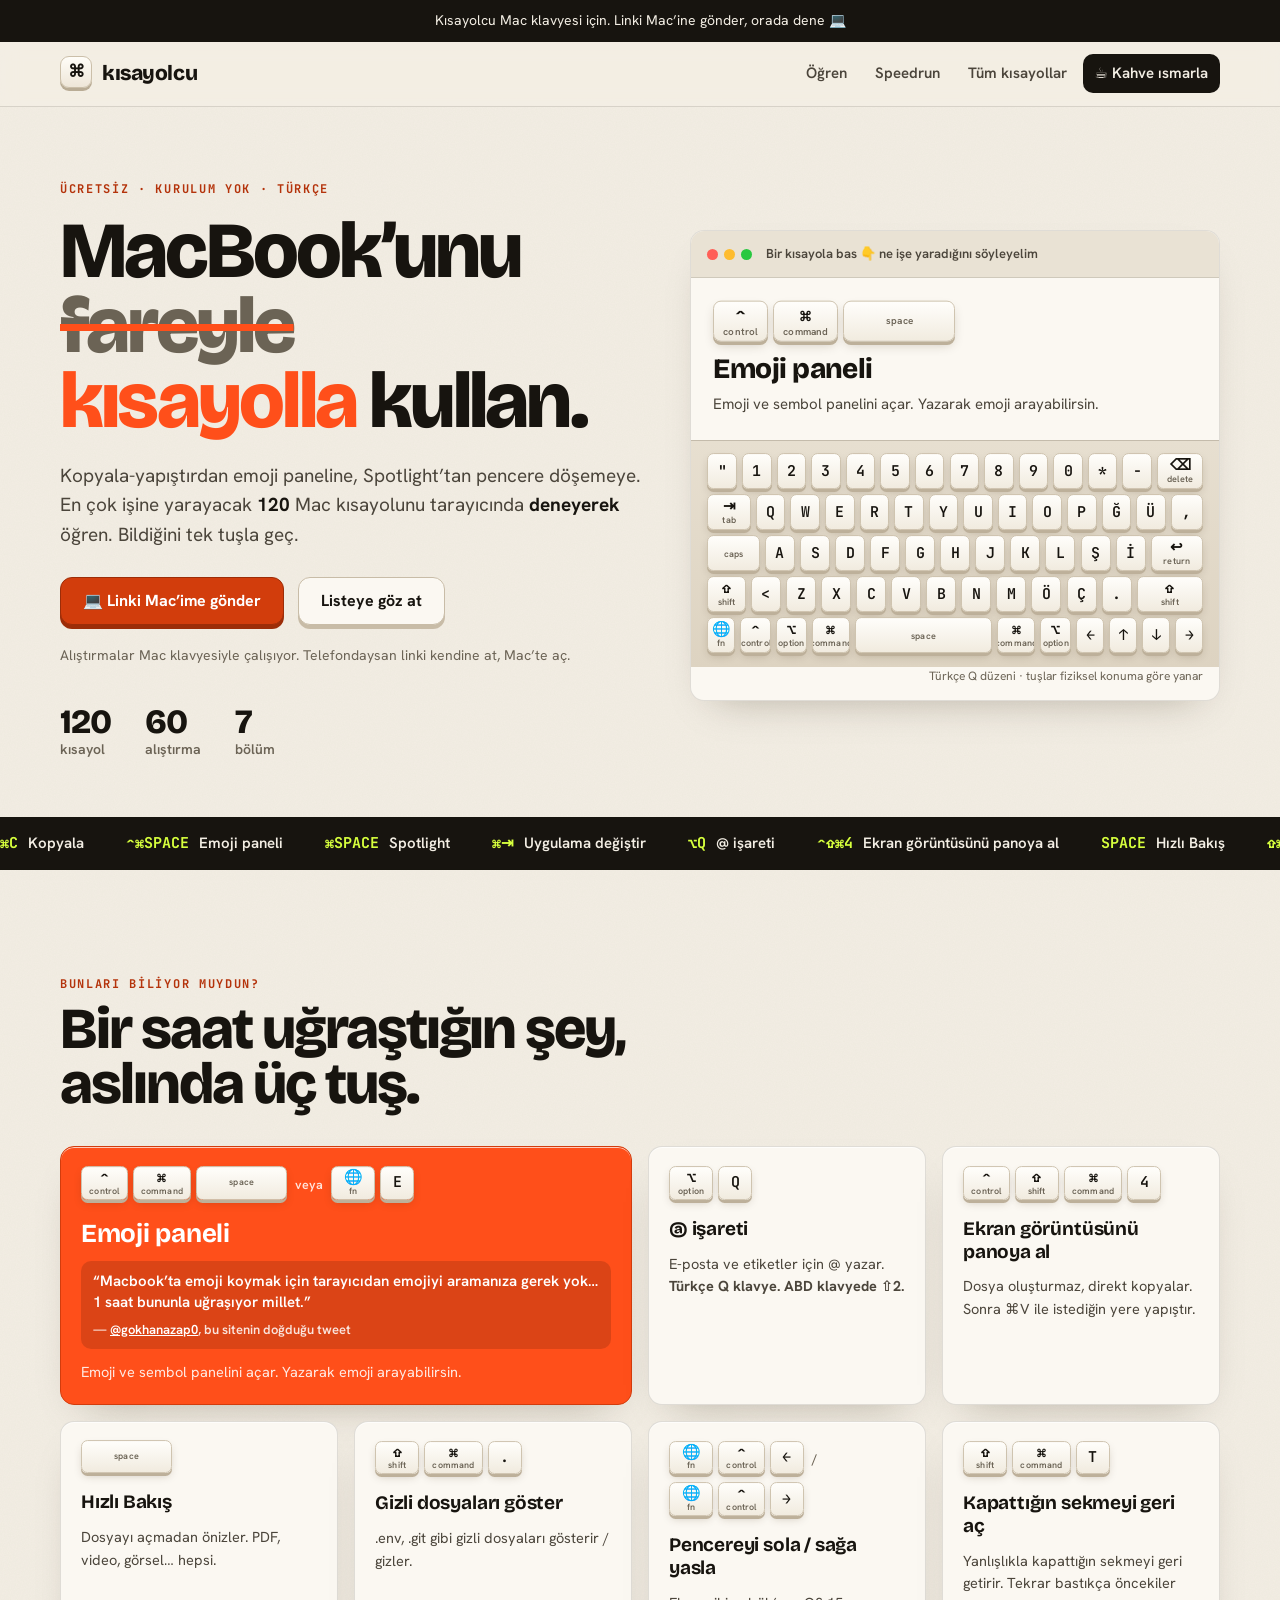
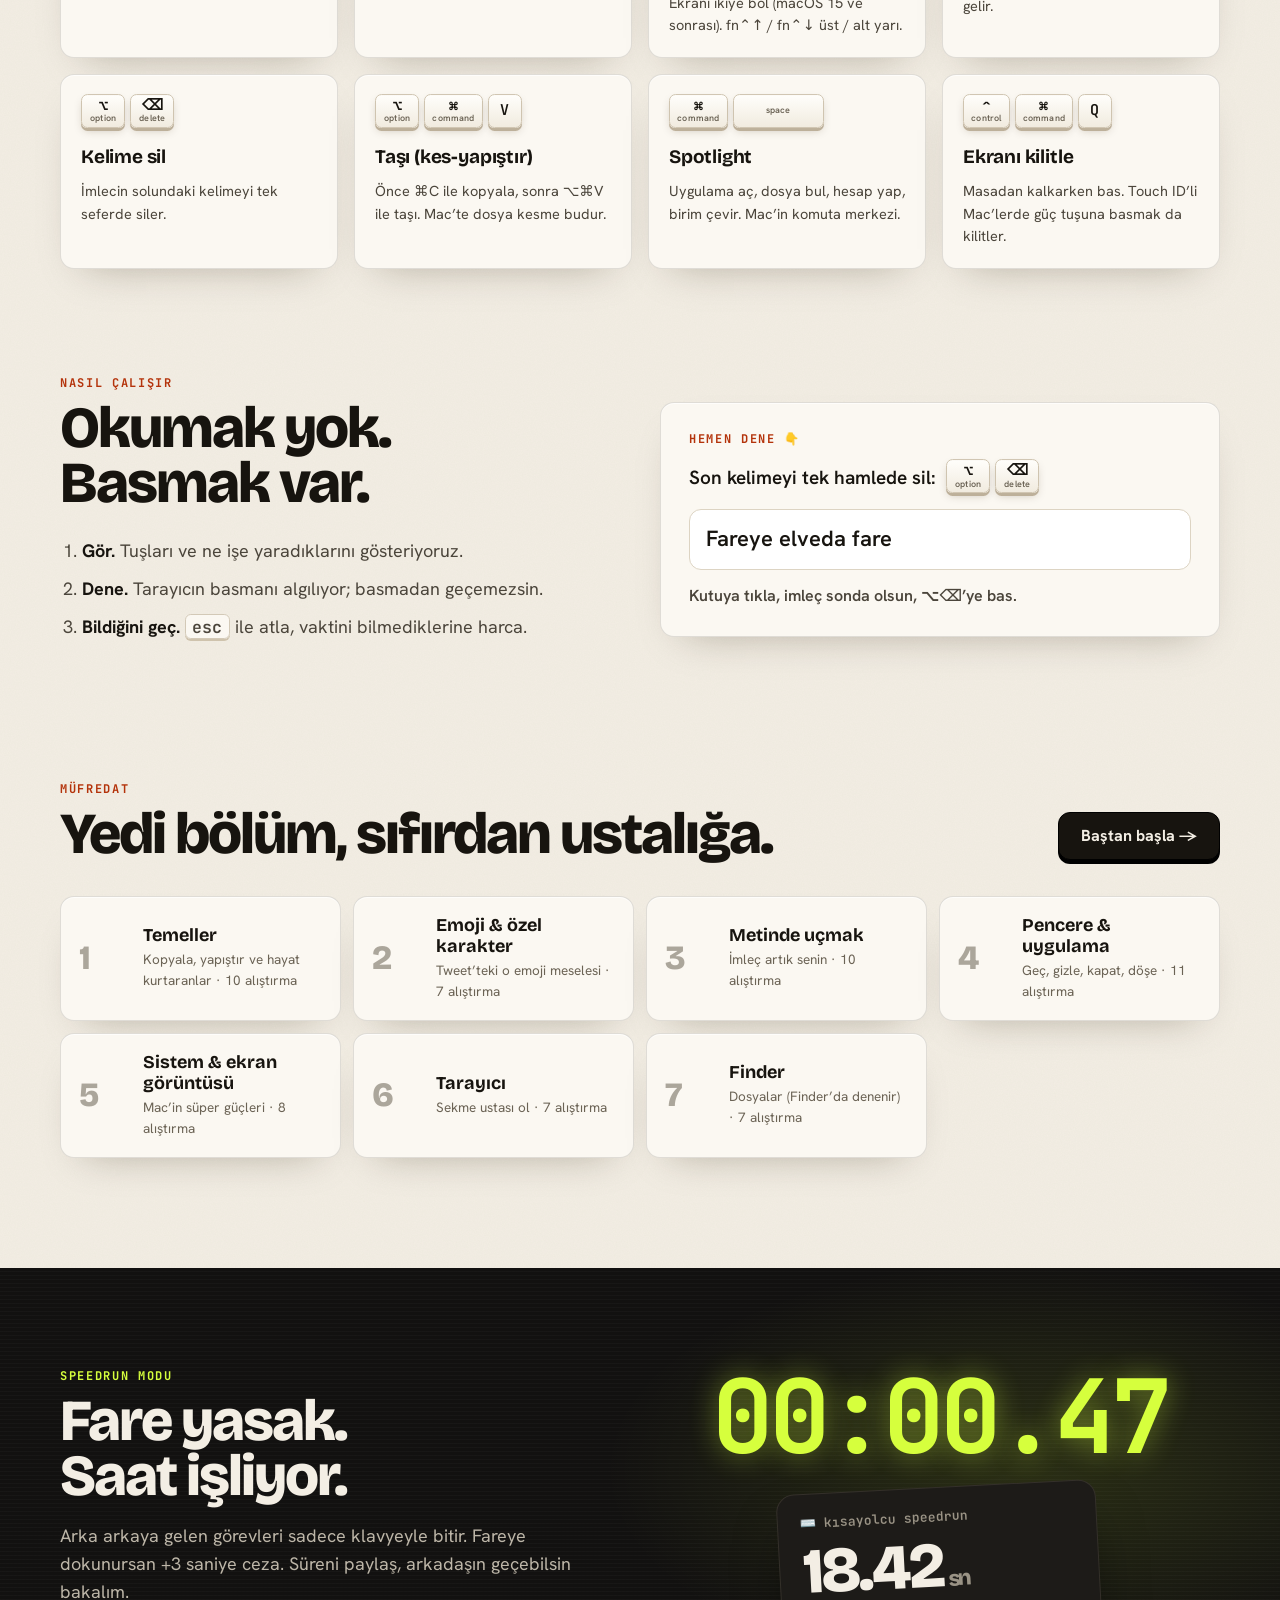
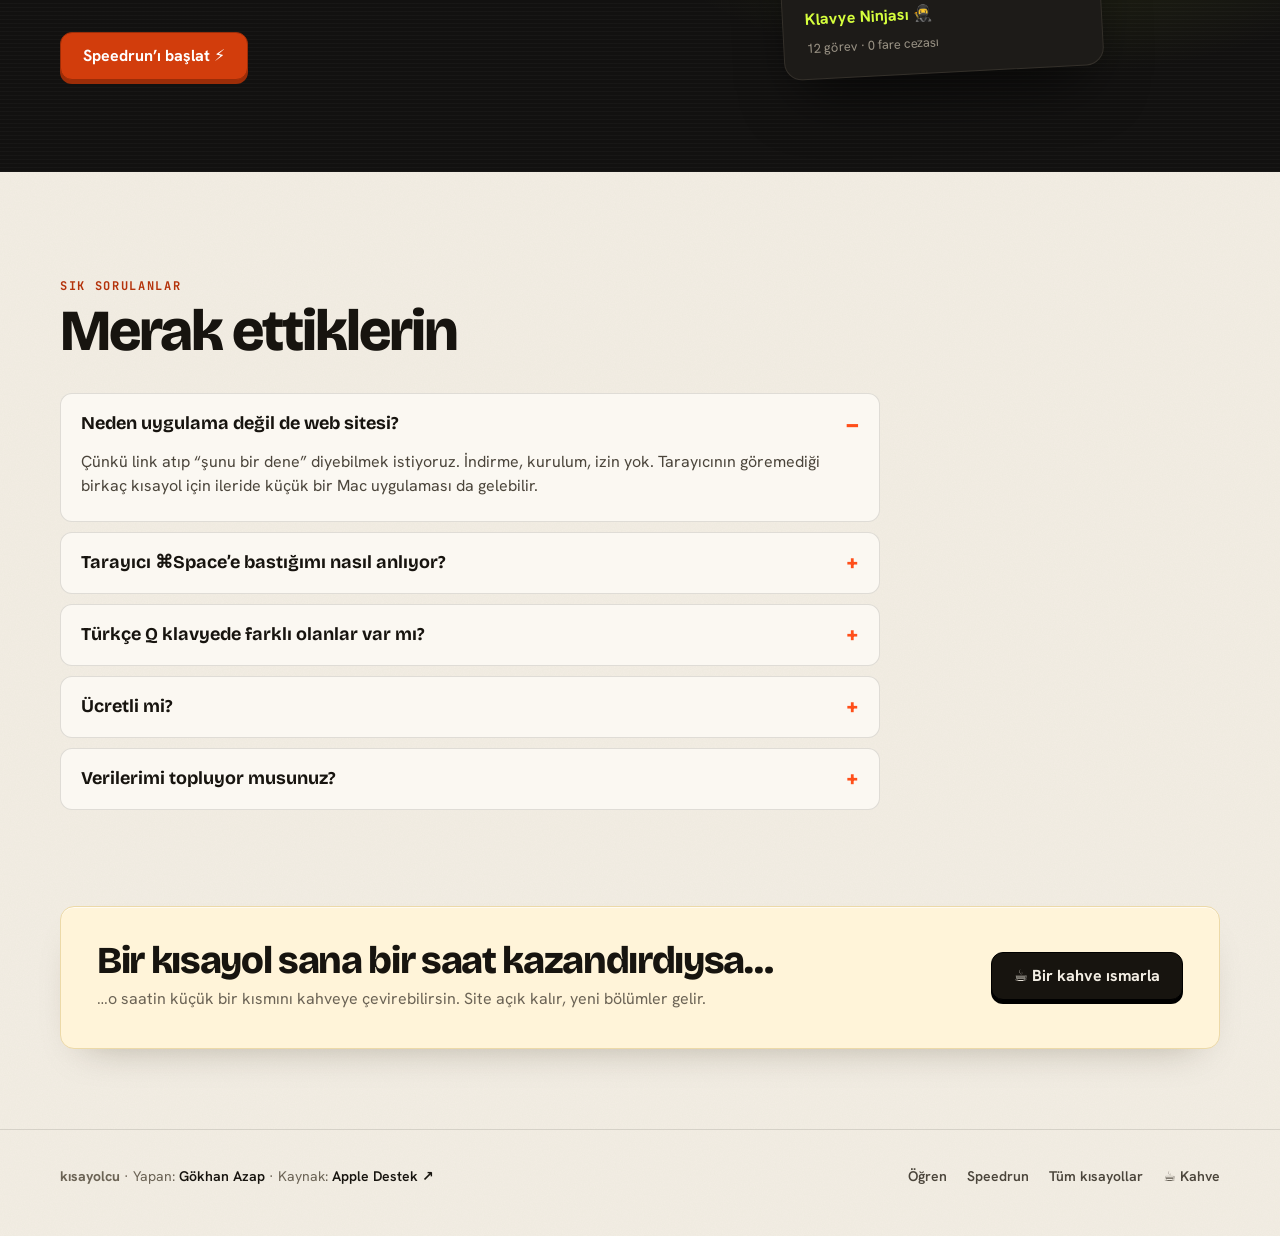
==== index.html @ e65701e6 "Kısayolcu: Mac kısayollarını basarak öğreten site + speedrun Co-Authored-By: Claude Opus 5.5 <norepl" ====
<!doctype html>
<html lang="tr">
<head>
<meta charset="utf-8">
<meta name="viewport" content="width=device-width, initial-scale=1">
<title>Kısayolcu – Mac Klavye Kısayollarını Basarak Öğren</title>
<meta name="description" content="Mac kısayollarını okuyarak değil, basarak öğren: @ işareti, emoji, ekran görüntüsü ve 120 kısayol. Sonra klavyeyle speedrun yap, süreni paylaş. Ücretsiz.">
<link rel="canonical" href="https://kisayolcu.gokhanazap.com/">
<meta property="og:type" content="website">
<meta property="og:locale" content="tr_TR">
<meta property="og:site_name" content="Kısayolcu">
<meta property="og:url" content="https://kisayolcu.gokhanazap.com/">
<meta property="og:title" content="Kısayolcu – Mac Klavye Kısayollarını Basarak Öğren">
<meta property="og:description" content="Mac kısayollarını okuyarak değil, basarak öğren: @ işareti, emoji, ekran görüntüsü ve 120 kısayol. Sonra klavyeyle speedrun yap, süreni paylaş. Ücretsiz.">
<meta property="og:image" content="https://kisayolcu.gokhanazap.com/assets/og.png">
<meta property="og:image:width" content="1200">
<meta property="og:image:height" content="630">
<meta name="twitter:card" content="summary_large_image">
<meta name="twitter:creator" content="@gokhanazap0">
<meta name="twitter:title" content="Kısayolcu – Mac Klavye Kısayollarını Basarak Öğren">
<meta name="twitter:description" content="Mac kısayollarını okuyarak değil, basarak öğren: @ işareti, emoji, ekran görüntüsü ve 120 kısayol. Sonra klavyeyle speedrun yap, süreni paylaş. Ücretsiz.">
<meta name="twitter:image" content="https://kisayolcu.gokhanazap.com/assets/og.png">
<meta name="theme-color" content="#f3eee4">
<link rel="icon" href="favicon.svg" type="image/svg+xml">
<link rel="icon" href="favicon.png" sizes="32x32" type="image/png">
<link rel="apple-touch-icon" href="assets/apple-touch-icon.png">
<link rel="preconnect" href="https://fonts.googleapis.com">
<link rel="preconnect" href="https://fonts.gstatic.com" crossorigin>
<link href="https://fonts.googleapis.com/css2?family=Bricolage+Grotesque:opsz,wght@12..96,700;12..96,800&family=Hanken+Grotesk:wght@400;500;600;700&family=JetBrains+Mono:wght@600;700&display=swap" rel="stylesheet">
<link rel="stylesheet" href="assets/style.css">
<link rel="stylesheet" href="assets/landing.css">
<script type="application/ld+json">
{"@context":"https://schema.org","@type":"WebApplication","name":"Kısayolcu","url":"https://kisayolcu.gokhanazap.com/","inLanguage":"tr","applicationCategory":"EducationalApplication","operatingSystem":"macOS","description":"Mac klavye kısayollarını tarayıcıda basarak öğreten ücretsiz site ve klavye speedrun oyunu.","offers":{"@type":"Offer","price":"0","priceCurrency":"TRY"},"author":{"@type":"Person","name":"Gökhan Azap","url":"https://gokhanazap.com"}}
</script>
</head>
<body>

<header class="nav">
  <div class="wrap">
    <a class="logo" href="index.html"><span class="logo-mark">⌘</span>kısayolcu</a>
    <nav class="nav-links">
      <a href="ogren.html" class="keep">Öğren</a>
      <a href="speedrun.html" class="keep">Speedrun</a>
      <a href="kisayollar.html">Tüm kısayollar</a>
      <a href="#" data-coffee class="coffee" aria-label="Kahve ısmarla">☕<span class="cl"> Kahve ısmarla</span></a>
    </nav>
  </div>
</header>

<main>
  <!-- HERO -->
  <section class="hero wrap">
    <div class="hero-copy">
      <p class="eyebrow reveal" style="--d:0">Ücretsiz · Kurulum yok · Türkçe</p>
      <h1 class="h-display hero-title reveal" style="--d:1">
        MacBook’unu <s>fareyle</s> <em>kısayolla</em> kullan.
      </h1>
      <p class="hero-sub reveal" style="--d:2">
        Kopyala-yapıştırdan emoji paneline, Spotlight’tan pencere döşemeye. En çok işine yarayacak
        <b data-count="shortcuts">120</b> Mac kısayolunu tarayıcında <b>deneyerek</b> öğren. Bildiğini tek tuşla geç.
      </p>
      <div class="hero-cta reveal" style="--d:3" id="heroCta">
        <a class="btn btn-primary" href="ogren.html">Öğrenmeye başla <kbd class="kc kc-mod"><span class="kc-s">↩</span></kbd></a>
        <a class="btn" href="speedrun.html">⚡ Speedrun’a meydan oku</a>
      </div>
      <ul class="hero-stats reveal" style="--d:4">
        <li><b data-count="shortcuts">0</b><span>kısayol</span></li>
        <li><b data-count="lessons">0</b><span>alıştırma</span></li>
        <li><b data-count="chapters">0</b><span>bölüm</span></li>
      </ul>
    </div>

    <div class="playground card reveal" style="--d:2">
      <div class="pg-head">
        <span class="dots"><i></i><i></i><i></i></span>
        <span class="pg-title">Bir kısayola bas 👇 ne işe yaradığını söyleyelim</span>
      </div>
      <div class="readout" id="readout" aria-live="off">
        <div class="ro-keys" id="roKeys"></div>
        <div class="ro-name" id="roName">…</div>
        <div class="ro-desc" id="roDesc"></div>
      </div>
      <div class="kb" id="kb" aria-hidden="true"></div>
      <p class="pg-foot">Türkçe Q düzeni · tuşlar fiziksel konuma göre yanar</p>
    </div>
  </section>

  <!-- MARQUEE -->
  <div class="ticker" aria-hidden="true"><div class="ticker-track" id="ticker"></div></div>

  <!-- GEMS -->
  <section class="wrap section">
    <div class="sec-head">
      <p class="eyebrow">Bunları biliyor muydun?</p>
      <h2 class="h-display sec-title">Bir saat uğraştığın şey,<br>aslında üç tuş.</h2>
    </div>
    <div class="gems" id="gems"></div>
  </section>

  <!-- HOW: canlı mini demo -->
  <section class="wrap section how">
    <div class="how-grid">
      <div class="sec-head">
        <p class="eyebrow">Nasıl çalışır</p>
        <h2 class="h-display sec-title">Okumak yok. Basmak var.</h2>
        <ol class="how-steps">
          <li><b>Gör.</b> Tuşları ve ne işe yaradıklarını gösteriyoruz.</li>
          <li><b>Dene.</b> Tarayıcın basmanı algılıyor; basmadan geçemezsin.</li>
          <li><b>Bildiğini geç.</b> <span class="kbd-inline">esc</span> ile atla, vaktini bilmediklerine harca.</li>
        </ol>
      </div>
      <div class="demo card" id="demo">
        <p class="demo-label">Hemen dene 👇</p>
        <p class="demo-task">Son kelimeyi tek hamlede sil: <span class="kc-row"><span class="kc-group"><kbd class="kc kc-mod"><span class="kc-s">⌥</span><span class="kc-l">option</span></kbd><kbd class="kc kc-mod"><span class="kc-s">⌫</span><span class="kc-l">delete</span></kbd></span></span></p>
        <input id="demoInput" class="demo-input" type="text" value="Fareye elveda fare" spellcheck="false" autocomplete="off" aria-label="Deneme alanı">
        <p class="demo-status" id="demoStatus" role="status">Kutuya tıkla, imleç sonda olsun, ⌥⌫’ye bas.</p>
      </div>
    </div>
  </section>

  <!-- CHAPTERS -->
  <section class="wrap section">
    <div class="sec-head row">
      <div>
        <p class="eyebrow">Müfredat</p>
        <h2 class="h-display sec-title">Yedi bölüm, sıfırdan ustalığa.</h2>
      </div>
      <a class="btn btn-dark" href="ogren.html">Baştan başla →</a>
    </div>
    <div class="chapters" id="chapters"></div>
  </section>

  <!-- SPEEDRUN -->
  <section class="speed">
    <div class="wrap speed-in">
      <div class="speed-copy">
        <p class="eyebrow lcd-t">Speedrun modu</p>
        <h2 class="h-display sec-title light">Fare yasak.<br>Saat işliyor.</h2>
        <p class="speed-sub">Arka arkaya gelen görevleri sadece klavyeyle bitir. Fareye dokunursan +3 saniye ceza. Süreni paylaş, arkadaşın geçebilsin bakalım.</p>
        <a class="btn btn-primary" href="speedrun.html">Speedrun’ı başlat ⚡</a>
      </div>
      <div class="speed-visual">
        <div class="lcd" id="lcd">00:00.00</div>
        <div class="share-card">
          <div class="sc-top">⌨️ kısayolcu speedrun</div>
          <div class="sc-time">18.42<span>sn</span></div>
          <div class="sc-rank">Klavye Ninjası 🥷</div>
          <div class="sc-meta">12 görev · 0 fare cezası</div>
        </div>
      </div>
    </div>
  </section>

  <!-- FAQ -->
  <section class="wrap section faq">
    <div class="sec-head">
      <p class="eyebrow">Sık sorulanlar</p>
      <h2 class="h-display sec-title">Merak ettiklerin</h2>
    </div>
    <div class="faq-list">
      <details open>
        <summary>Neden uygulama değil de web sitesi?</summary>
        <p>Çünkü link atıp “şunu bir dene” diyebilmek istiyoruz. İndirme, kurulum, izin yok. Tarayıcının göremediği birkaç kısayol için ileride küçük bir Mac uygulaması da gelebilir.</p>
      </details>
      <details>
        <summary>Tarayıcı ⌘Space’e bastığımı nasıl anlıyor?</summary>
        <p>Anlamıyor 🙂 Spotlight, ⌘Tab gibi kısayolları macOS tarayıcıdan önce yakalıyor. Biz de sonucuna bakıyoruz: sayfa odağı kaybedip geri döndüyse, emoji kutuya düştüyse, pencere boyutu değiştiyse… Hiç göremediklerimizde (ekran görüntüsü gibi) dürüstçe “Yaptım” butonu var.</p>
      </details>
      <details>
        <summary>Türkçe Q klavyede farklı olanlar var mı?</summary>
        <p>Var: @ ⌥Q, # ⌥3, ₺ ⌥T, [ ] ⌥8 / ⌥9, { } ⌥7 / ⌥0. Hepsini 🇹🇷 ile işaretledik. Harf tabanlı kısayolların çoğu iki düzende de aynı.</p>
      </details>
      <details>
        <summary>Ücretli mi?</summary>
        <p>Hayır, tamamen ücretsiz. Hesap da yok, reklam da yok. Hoşuna giderse aşağıdan bir kahve ısmarlayabilirsin ☕</p>
      </details>
      <details>
        <summary>Verilerimi topluyor musunuz?</summary>
        <p>Hayır. Hesap yok; ilerlemen ve en iyi speedrun süren sadece bu tarayıcıda saklanır.</p>
      </details>
    </div>
  </section>

  <!-- COFFEE -->
  <section class="wrap">
    <div class="coffee-band card">
      <div>
        <h2 class="h-display">Bir kısayol sana bir saat kazandırdıysa…</h2>
        <p class="muted">…o saatin küçük bir kısmını kahveye çevirebilirsin. Site açık kalır, yeni bölümler gelir.</p>
      </div>
      <a class="btn btn-dark" href="#" data-coffee>☕ Bir kahve ısmarla</a>
    </div>
  </section>
</main>

<footer class="foot">
  <div class="wrap">
    <span class="maker"><b>kısayolcu</b> · Yapan: <a href="https://x.com/gokhanazap0" target="_blank" rel="noopener">Gökhan Azap</a> · Kaynak: <a href="https://support.apple.com/tr-tr/102650" target="_blank" rel="noopener">Apple Destek ↗</a></span>
    <span class="foot-links">
      <a href="ogren.html">Öğren</a>
      <a href="speedrun.html">Speedrun</a>
      <a href="kisayollar.html">Tüm kısayollar</a>
      <a href="#" data-coffee>☕ Kahve</a>
    </span>
  </div>
</footer>

<script src="assets/data.js"></script>
<script src="assets/core.js"></script>
<script src="assets/landing.js"></script>
</body>
</html>
---- assets/style.css ----
/* Kısayolcu — ortak stil. Tema: sıcak kâğıt + dokunsal tuş takımı + sinyal turuncusu. */
:root {
  --paper: #f3eee4;
  --paper-2: #e9e2d4;
  --paper-3: #ddd4c3;
  --card: #fbf8f2;
  --ink: #17140f;
  --ink-2: #4b453b;
  --mute: #6b6355;
  --line: rgba(23, 20, 15, .12);
  --accent: #ff4f1a;
  --accent-2: #ff7a4d;
  --accent-ink: #fff;
  --accent-text: #b4330b;
  --accent-btn: #d23d0c;
  --ok: #138a4b;
  --ok-bg: #dff3e6;
  --lcd: #d6ff3d;
  --night: #121110;
  --night-2: #1d1b18;
  --radius: 14px;
  --display: 'Bricolage Grotesque', 'Hanken Grotesk', sans-serif;
  --body: 'Hanken Grotesk', system-ui, sans-serif;
  --mono: 'JetBrains Mono', ui-monospace, monospace;
  --shadow: 0 1px 0 rgba(255,255,255,.7) inset, 0 18px 40px -24px rgba(40, 28, 10, .35);
}

* { box-sizing: border-box; }
[hidden] { display: none !important; }
html { -webkit-text-size-adjust: 100%; }
body {
  margin: 0;
  font-family: var(--body);
  color: var(--ink);
  background-color: var(--paper);
  background-image:
    url("data:image/svg+xml,%3Csvg xmlns='http://www.w3.org/2000/svg' width='160' height='160'%3E%3Cfilter id='n'%3E%3CfeTurbulence type='fractalNoise' baseFrequency='.85' numOctaves='3' stitchTiles='stitch'/%3E%3CfeColorMatrix values='0 0 0 0 0.3 0 0 0 0 0.25 0 0 0 0 0.15 0 0 0 .05 0'/%3E%3C/filter%3E%3Crect width='100%25' height='100%25' filter='url(%23n)'/%3E%3C/svg%3E");
  line-height: 1.55;
  -webkit-font-smoothing: antialiased;
  overflow-x: hidden;
}
a { color: inherit; }
::selection { background: var(--accent); color: #fff; }
.wrap { width: min(1160px, 100% - 32px); margin-inline: auto; }

/* ── Nav ───────────────────────────────────────────── */
.nav {
  position: sticky; top: 0; z-index: 30;
  backdrop-filter: blur(10px) saturate(1.2);
  -webkit-backdrop-filter: blur(10px) saturate(1.2);
  background: color-mix(in srgb, var(--paper) 82%, transparent);
  border-bottom: 1px solid var(--line);
}
.nav .wrap { display: flex; align-items: center; gap: 20px; height: 64px; }
.logo { display: inline-flex; align-items: center; gap: 10px; font-family: var(--display); font-weight: 800; font-size: 21px; letter-spacing: -.02em; text-decoration: none; }
.logo-mark {
  display: grid; place-items: center; width: 32px; height: 32px; border-radius: 9px;
  background: linear-gradient(#fffdf8, #eee6d8); border: 1px solid #cbbfa9;
  box-shadow: 0 3px 0 #b9ac95; font-size: 17px; transform: translateY(-2px);
}
.nav-links { display: flex; gap: 4px; margin-left: auto; align-items: center; }
.nav-links a { text-decoration: none; padding: 8px 12px; border-radius: 10px; font-weight: 600; font-size: 15px; color: var(--ink-2); }
.nav-links a:hover, .nav-links a.on { background: var(--paper-2); color: var(--ink); }
.nav-links .coffee { background: var(--ink); color: var(--paper); }
.nav-links .coffee:hover { background: #000; color: #fff; }
@media (max-width: 720px) {
  .nav-links a:not(.coffee):not(.keep) { display: none; }
  .nav-links .coffee .cl { display: none; }
}

/* ── Buttons ───────────────────────────────────────── */
.btn {
  --b: var(--card); --bt: var(--ink); --bs: #c8bca7;
  display: inline-flex; align-items: center; gap: 10px;
  font: 700 16px/1 var(--body);
  padding: 15px 22px; border-radius: 12px; border: 1px solid var(--bs);
  background: var(--b); color: var(--bt); text-decoration: none; cursor: pointer;
  box-shadow: 0 4px 0 var(--bs); transform: translateY(-2px);
  transition: transform .08s, box-shadow .08s, background .2s;
}
.btn:hover { transform: translateY(-3px); box-shadow: 0 5px 0 var(--bs); }
.btn:active { transform: translateY(2px); box-shadow: 0 0 0 var(--bs); }
.btn-primary { --b: var(--accent-btn); --bt: var(--accent-ink); --bs: #9c2d08; }
.btn-dark { --b: var(--ink); --bt: var(--paper); --bs: #000; }
.btn-ghost { --b: transparent; --bs: transparent; box-shadow: none; transform: none; color: var(--ink-2); }
.btn-ghost:hover { background: var(--paper-2); box-shadow: none; transform: none; }
.btn-sm { padding: 10px 14px; font-size: 14px; border-radius: 10px; }
.btn .kc { font-size: 11px; }
.btn:focus-visible { outline: 3px solid color-mix(in srgb, var(--accent) 50%, transparent); outline-offset: 3px; }

/* ── Keycaps ───────────────────────────────────────── */
.kc-row { display: inline-flex; flex-wrap: wrap; align-items: center; gap: 8px; }
.kc-group { display: inline-flex; gap: 5px; align-items: center; }
.kc-sep { font: 600 .78em var(--body); color: var(--mute); text-transform: lowercase; }
.kc {
  --kh: 2.6em;
  position: relative;
  display: inline-flex; flex-direction: column; align-items: center; justify-content: center;
  min-width: var(--kh); height: var(--kh); padding: 0 .55em;
  font-family: var(--mono); font-size: 14px; font-weight: 600; color: var(--ink);
  background: linear-gradient(180deg, #fffefb 0%, #f1ebdf 100%);
  border: 1px solid #cfc4b0; border-radius: .5em;
  box-shadow: 0 .22em 0 #bdb09a, 0 .35em .7em -.2em rgba(60, 40, 10, .25);
  transform: translateY(-.15em);
  transition: transform .06s, box-shadow .06s, background .15s, color .15s;
  line-height: 1;
  user-select: none;
}
.kc-s { font-size: 1.15em; }
.kc-l { font-family: var(--body); font-size: max(.62em, 9px); font-weight: 600; color: var(--mute); letter-spacing: .02em; margin-top: .2em; }
.kc-mod { min-width: 3.4em; }
.kc-space { min-width: 7em; }
.kc-space .kc-l { margin: 0; }
.kc.down, .kc.hit {
  transform: translateY(.1em);
  box-shadow: 0 0 0 #bdb09a, 0 .1em .2em -.1em rgba(60, 40, 10, .2);
  background: linear-gradient(180deg, #ff6a3a, var(--accent));
  border-color: #c2370c; color: #fff;
}
.kc.down .kc-l, .kc.hit .kc-l { color: rgba(255,255,255,.85); }
.kc-lg { font-size: 22px; }
.kc-xl { font-size: 30px; }
.kbd-inline {
  font-family: var(--mono); font-weight: 600; font-size: .92em;
  padding: .05em .4em; border-radius: .35em;
  background: var(--card); border: 1px solid #d3c9b7; box-shadow: 0 2px 0 #cfc3ad;
  white-space: nowrap;
}

/* ── Cards, misc ───────────────────────────────────── */
.card { background: var(--card); border: 1px solid var(--line); border-radius: var(--radius); box-shadow: var(--shadow); }
.eyebrow { font: 700 12px/1 var(--mono); letter-spacing: .14em; text-transform: uppercase; color: var(--accent-text); }
.h-display { font-family: var(--display); font-weight: 800; letter-spacing: -.035em; line-height: .95; margin: 0; }
.muted { color: var(--mute); }
.pill {
  display: inline-flex; align-items: center; gap: 6px;
  font: 600 12px/1 var(--body); padding: 6px 10px; border-radius: 99px;
  background: var(--paper-2); color: var(--ink-2);
}
.pill-hot { background: #ffe1d4; color: #b4330b; }
.pill-ok { background: var(--ok-bg); color: var(--ok); }

/* ── Toasts ────────────────────────────────────────── */
.toasts { position: fixed; left: 50%; bottom: 24px; transform: translateX(-50%); z-index: 100; display: grid; gap: 8px; justify-items: center; pointer-events: none; }
.toast {
  background: var(--ink); color: var(--paper); padding: 12px 18px; border-radius: 12px;
  font-weight: 600; font-size: 15px; box-shadow: 0 14px 30px -10px rgba(0,0,0,.5);
  animation: toastIn .25s cubic-bezier(.2,1.4,.4,1);
}
.toast-ok { background: var(--ok); color: #fff; }
.toast-warn { background: var(--accent); color: #fff; }
.toast.out { opacity: 0; transform: translateY(8px); transition: .4s; }
@keyframes toastIn { from { opacity: 0; transform: translateY(14px) scale(.96); } }

.mac-banner { background: var(--ink); color: var(--paper); text-align: center; font-size: 14px; padding: 10px 16px; }

/* ── Footer ────────────────────────────────────────── */
.foot { border-top: 1px solid var(--line); margin-top: 80px; padding: 36px 0 48px; color: var(--mute); font-size: 14px; }
.foot .wrap { display: flex; flex-wrap: wrap; gap: 16px 28px; align-items: center; justify-content: space-between; }
.foot a { color: var(--ink-2); text-decoration: none; font-weight: 600; }
.foot a:hover { color: var(--accent); }
.foot-links { display: flex; gap: 20px; flex-wrap: wrap; }

@media (prefers-reduced-motion: reduce) {
  *, *::before, *::after { animation-duration: .01ms !important; animation-iteration-count: 1 !important; transition-duration: .01ms !important; scroll-behavior: auto !important; }
}
.foot .maker a { color: var(--ink); }
.sec-title, .h-display { text-wrap: balance; }
@media (max-width: 420px) {
  .nav .wrap { gap: 10px; }
  .logo { font-size: 18px; }
  .nav-links a { padding: 8px 9px; font-size: 14px; }
}
---- assets/landing.css ----
/* Landing sayfası */
.reveal { opacity: 0; transform: translateY(18px); animation: rise .8s cubic-bezier(.2,.8,.2,1) forwards; animation-delay: calc(var(--d, 0) * 90ms + 80ms); }
@keyframes rise { to { opacity: 1; transform: none; } }

.hero { display: grid; grid-template-columns: 1.1fr 1fr; gap: 48px; align-items: center; padding: 64px 0 56px; }
.hero-title { font-size: clamp(46px, 6.2vw, 84px); margin: 18px 0 22px; }
.hero-title s { text-decoration-thickness: .09em; text-decoration-color: var(--accent); color: var(--mute); }
.hero-title em { font-style: normal; color: var(--accent); position: relative; }
.hero-sub { font-size: 19px; color: var(--ink-2); max-width: 34em; margin: 0 0 30px; }
.hero-sub b { color: var(--ink); }
.hero-cta { display: flex; flex-wrap: wrap; gap: 14px; }
.hero-cta .kc { --kh: 2.1em; min-width: 2.4em; background: rgba(255,255,255,.18); border-color: rgba(255,255,255,.35); box-shadow: 0 2px 0 rgba(0,0,0,.2); color: #fff; }
.hero-stats { list-style: none; padding: 0; margin: 38px 0 0; display: flex; gap: 34px; }
.hero-stats li { display: grid; }
.hero-stats b { font: 800 34px/1 var(--display); letter-spacing: -.03em; }
.hero-stats span { color: var(--mute); font-size: 14px; font-weight: 600; }

/* Playground */
.playground { padding: 0; overflow: hidden; transform-origin: 70% 50%; }
.pg-head { display: flex; align-items: center; gap: 14px; padding: 13px 16px; border-bottom: 1px solid var(--line); background: var(--paper-2); }
.dots { display: inline-flex; gap: 6px; }
.dots i { width: 11px; height: 11px; border-radius: 50%; background: #ff5f57; }
.dots i:nth-child(2) { background: #febc2e; }
.dots i:nth-child(3) { background: #28c840; }
.pg-title { font-size: 13px; font-weight: 600; color: var(--ink-2); }
.readout { min-height: 150px; padding: 22px 22px 8px; display: grid; align-content: start; gap: 8px; }
.ro-keys { min-height: 46px; display: flex; align-items: center; }
.ro-keys .kc { font-size: 16px; }
.ro-name { font: 800 28px/1.1 var(--display); letter-spacing: -.02em; }
.ro-desc { color: var(--ink-2); font-size: 15px; min-height: 2.6em; }
.readout.pop .ro-name { animation: pop .35s cubic-bezier(.2,1.6,.4,1); }
@keyframes pop { from { transform: scale(.94); opacity: .3; } }
.pg-foot { margin: 0; padding: 0 16px 14px; font-size: 12px; color: var(--mute); text-align: right; }

.kb { --u: clamp(22px, 2.9vw, 36px); display: grid; gap: calc(var(--u) * .14); padding: 14px 16px 12px; background: linear-gradient(#e7dfd0, #ddd3c1); border-top: 1px solid var(--line); }
.kb-row { display: flex; gap: calc(var(--u) * .14); }
.kb .kc { --kh: var(--u); font-size: calc(var(--u) * .36); min-width: 0; padding: 0; flex: var(--w, 1) 1 0; border-radius: calc(var(--u) * .18); }
.kb .kc .kc-l { font-size: .7em; }
.kb .kc-mod { min-width: 0; }

/* Ticker */
.ticker { border-block: 1px solid var(--line); background: var(--ink); color: var(--paper); overflow: hidden; padding: 14px 0; }
.ticker-track { display: flex; gap: 42px; width: max-content; animation: tick 60s linear infinite; }
.ticker-track span { display: inline-flex; align-items: center; gap: 10px; font-weight: 600; white-space: nowrap; font-size: 15px; }
.ticker-track b { font-family: var(--mono); color: var(--lcd); }
@keyframes tick { to { transform: translateX(-50%); } }

/* Sections */
.section { padding: 96px 0 0; }
.sec-head { margin-bottom: 34px; }
.sec-head.row { display: flex; align-items: end; justify-content: space-between; gap: 20px; flex-wrap: wrap; }
.sec-title { font-size: clamp(34px, 4.6vw, 58px); margin-top: 12px; }
.sec-title.light { color: var(--paper); }

.gems { display: grid; grid-template-columns: repeat(4, 1fr); gap: 16px; }
.gem { padding: 20px; display: grid; gap: 12px; align-content: start; transition: transform .2s, box-shadow .2s; }
.gem:hover { transform: translateY(-4px) rotate(-.4deg); }
.gem:nth-child(even):hover { transform: translateY(-4px) rotate(.4deg); }
.gem .kc { font-size: 13px; }
.gem h3 { margin: 4px 0 0; font: 700 19px/1.2 var(--display); letter-spacing: -.01em; }
.gem p { margin: 0; color: var(--ink-2); font-size: 14.5px; }
.gem.feature { grid-column: span 2; background: var(--accent); color: #fff; border-color: #d23c0d; }
.gem.feature p { color: rgba(255,255,255,.88); }
.gem.feature h3 { font-size: 26px; }
.gem.feature blockquote { margin: 0; font: 600 15px/1.4 var(--body); background: rgba(0,0,0,.14); border-radius: 10px; padding: 10px 12px; }

.steps-old { list-style: none; padding: 0; margin: 0; display: grid; grid-template-columns: repeat(3, 1fr); gap: 16px; }
.steps li { padding: 26px; }
.step-n { font: 700 13px var(--mono); color: var(--accent); }
.steps h3 { font: 800 30px/1 var(--display); letter-spacing: -.02em; margin: 14px 0 10px; }
.steps p { margin: 0; color: var(--ink-2); }

.chapters { display: grid; grid-template-columns: repeat(auto-fill, minmax(250px, 1fr)); gap: 12px; }
.chap { display: flex; gap: 16px; align-items: center; padding: 18px; text-decoration: none; transition: background .2s, transform .2s; }
.chap:hover { background: #fff; transform: translateX(3px); }
.chap-n { font: 800 34px/1 var(--display); color: var(--paper-3); min-width: 1.4em; }
.chap:hover .chap-n { color: var(--accent); }
.chap h3 { margin: 0; font: 700 18px/1.2 var(--display); }
.chap p { margin: 2px 0 0; font-size: 13.5px; color: var(--mute); }

/* Speedrun band */
.speed { margin-top: 110px; background: var(--night); color: var(--paper); position: relative; overflow: hidden; }
.speed::before { content: ''; position: absolute; inset: 0; background: radial-gradient(600px 300px at 80% 40%, rgba(214,255,61,.13), transparent 70%), repeating-linear-gradient(0deg, rgba(255,255,255,.025) 0 1px, transparent 1px 4px); pointer-events: none; }
.speed-in { position: relative; display: grid; grid-template-columns: 1fr 1fr; gap: 40px; align-items: center; padding: 90px 0; }
.lcd-t { color: var(--lcd); }
.speed-sub { color: #bdb6a8; font-size: 18px; max-width: 30em; margin: 0 0 28px; }
.speed-visual { display: grid; gap: 18px; justify-items: center; }
.lcd { font: 700 clamp(54px, 8vw, 104px)/1 var(--mono); color: var(--lcd); letter-spacing: -.04em; text-shadow: 0 0 28px rgba(214,255,61,.45); font-variant-numeric: tabular-nums; }
.share-card { width: min(320px, 100%); background: var(--night-2); border: 1px solid #34302a; border-radius: 18px; padding: 20px 22px; transform: rotate(-3deg); box-shadow: 0 30px 60px -20px rgba(0,0,0,.7); }
.sc-top { font: 600 13px var(--mono); color: #9a9385; }
.sc-time { font: 800 64px/1 var(--display); letter-spacing: -.04em; margin: 8px 0 4px; }
.sc-time span { font-size: 22px; color: #9a9385; margin-left: 4px; }
.sc-rank { font-weight: 700; color: var(--lcd); }
.sc-meta { font-size: 13px; color: #9a9385; margin-top: 6px; }

/* FAQ */
.faq-list { display: grid; gap: 10px; max-width: 820px; }
.faq-list details { background: var(--card); border: 1px solid var(--line); border-radius: 12px; padding: 4px 20px; }
.faq-list summary { cursor: pointer; font: 700 18px/1.3 var(--display); padding: 14px 0; list-style: none; display: flex; justify-content: space-between; gap: 12px; }
.faq-list summary::after { content: '+'; color: var(--accent); font-size: 24px; line-height: 1; }
.faq-list details[open] summary::after { content: '–'; }
.faq-list p { margin: 0 0 18px; color: var(--ink-2); }

.coffee-band { margin-top: 96px; padding: 36px; display: flex; gap: 24px; align-items: center; justify-content: space-between; flex-wrap: wrap; background: #fff4d9; border-color: #ecd9a8; }
.coffee-band h2 { font-size: clamp(26px, 3vw, 38px); }
.coffee-band p { margin: 8px 0 0; }

@media (max-width: 960px) {
  .hero, .speed-in { grid-template-columns: 1fr; }
  .gems { grid-template-columns: repeat(2, 1fr); }
  .steps { grid-template-columns: 1fr; }
}
@media (max-width: 560px) {
  .gems { grid-template-columns: 1fr; }
  .gem.feature { grid-column: auto; }
  .hero { padding-top: 36px; }
  .hero-stats { gap: 22px; }
  .kb { --u: 19px; padding: 10px; }
  .coffee-band { padding: 24px; }
}

/* Dar ekranlarda taşmayı önle */
.hero > *, .gems > *, .speed-in > *, .steps > * { min-width: 0; }
.kb .kc { padding: 0; overflow: hidden; }
.kc-row { max-width: 100%; }

/* İnceleme sonrası düzeltmeler */
.speed .sec-title { margin-bottom: 18px; }
.gem.feature .kc-sep { color: rgba(255,255,255,.85); }
.gem.feature cite { display: block; margin-top: 8px; font-style: normal; font-size: 13px; color: rgba(255,255,255,.85); }
.gem.feature cite a { color: #fff; }
.chap-n { color: var(--mute); opacity: .55; }
.chap:hover .chap-n { opacity: 1; color: var(--accent-text); }
.step-n { color: var(--accent-text); }

.how-grid { display: grid; grid-template-columns: 1fr 1fr; gap: 40px; align-items: center; }
.how-steps { margin: 26px 0 0; padding-left: 1.2em; display: grid; gap: 10px; font-size: 18px; color: var(--ink-2); }
.how-steps b { color: var(--ink); }
.demo { padding: 28px; display: grid; gap: 14px; }
.demo-label { margin: 0; font: 700 12px var(--mono); letter-spacing: .14em; text-transform: uppercase; color: var(--accent-text); }
.demo-task { margin: 0; font-size: 19px; font-weight: 600; display: flex; flex-wrap: wrap; gap: 10px; align-items: center; }
.demo-task .kc { font-size: 13px; }
.demo-input { width: 100%; font: 600 22px/1.4 var(--body); color: var(--ink); background: #fff; border: 1.5px solid var(--paper-3); border-radius: 12px; padding: 14px 16px; outline: none; }
.demo-input:focus { border-color: var(--accent); box-shadow: 0 0 0 4px color-mix(in srgb, var(--accent) 18%, transparent); }
.demo-status { margin: 0; color: var(--ink-2); font-weight: 600; min-height: 1.5em; }
.demo.ok { border-color: var(--ok); box-shadow: 0 0 0 3px var(--ok-bg), var(--shadow); }
.demo.ok .demo-status { color: var(--ok); }
.demo.ok .demo-status a { color: var(--ok); }
.hero-cta .note { flex-basis: 100%; margin: 4px 0 0; font-size: 14px; color: var(--mute); }
@media (max-width: 960px) { .how-grid { grid-template-columns: 1fr; } }
@media (max-width: 560px) { .playground .kb { display: none; } .playground .pg-foot { display: none; } }
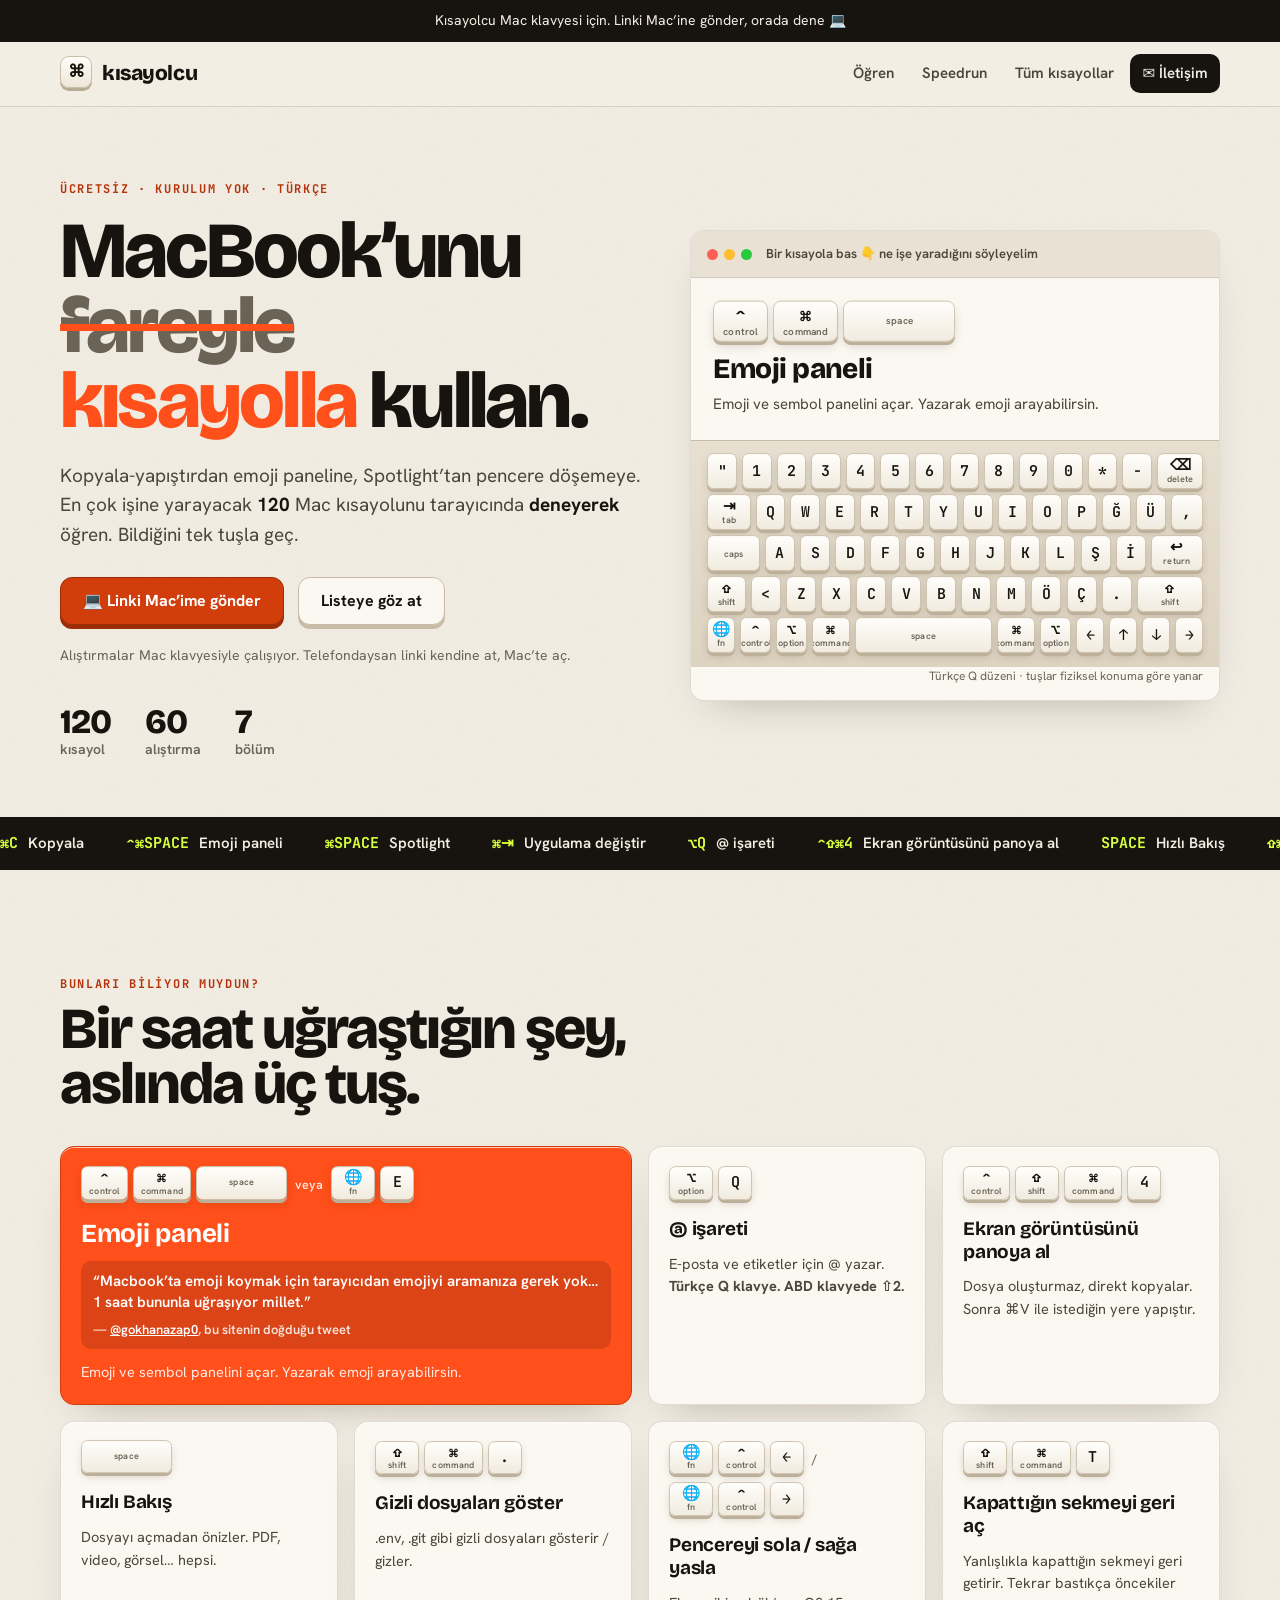
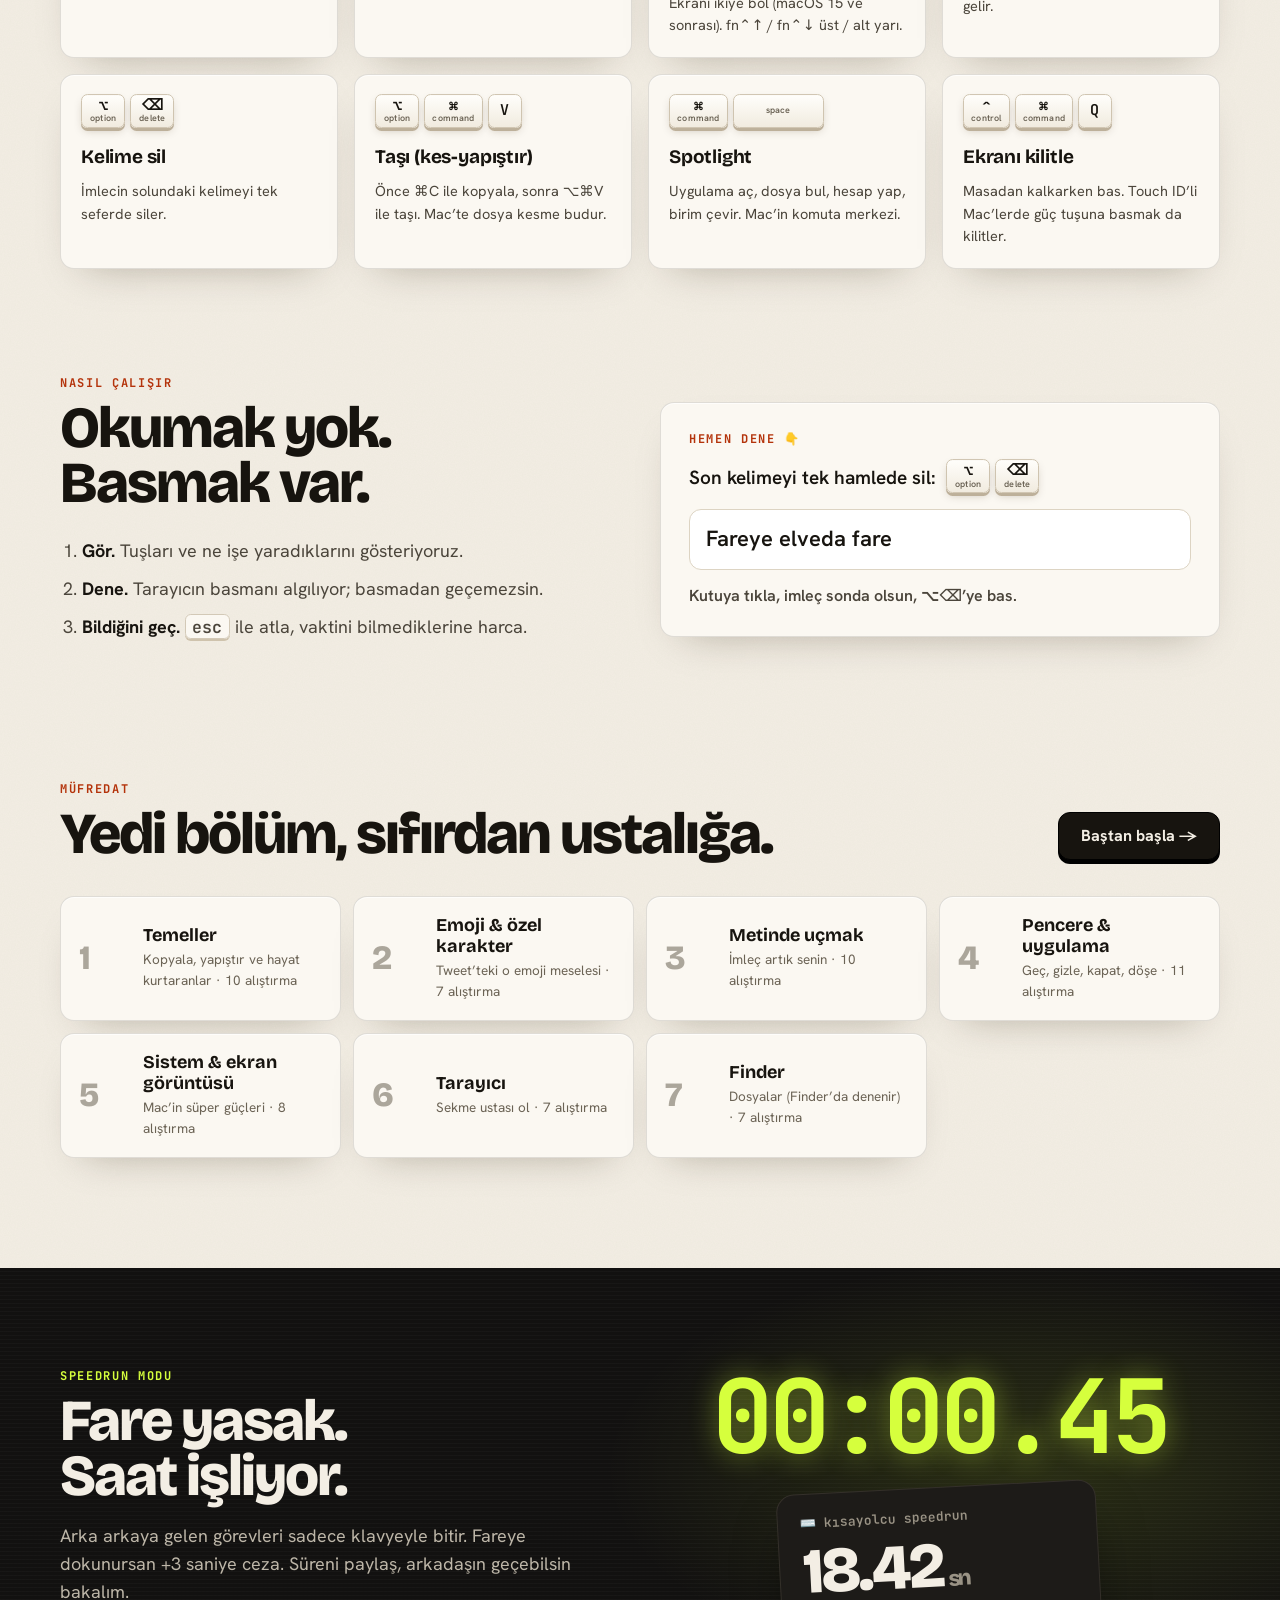
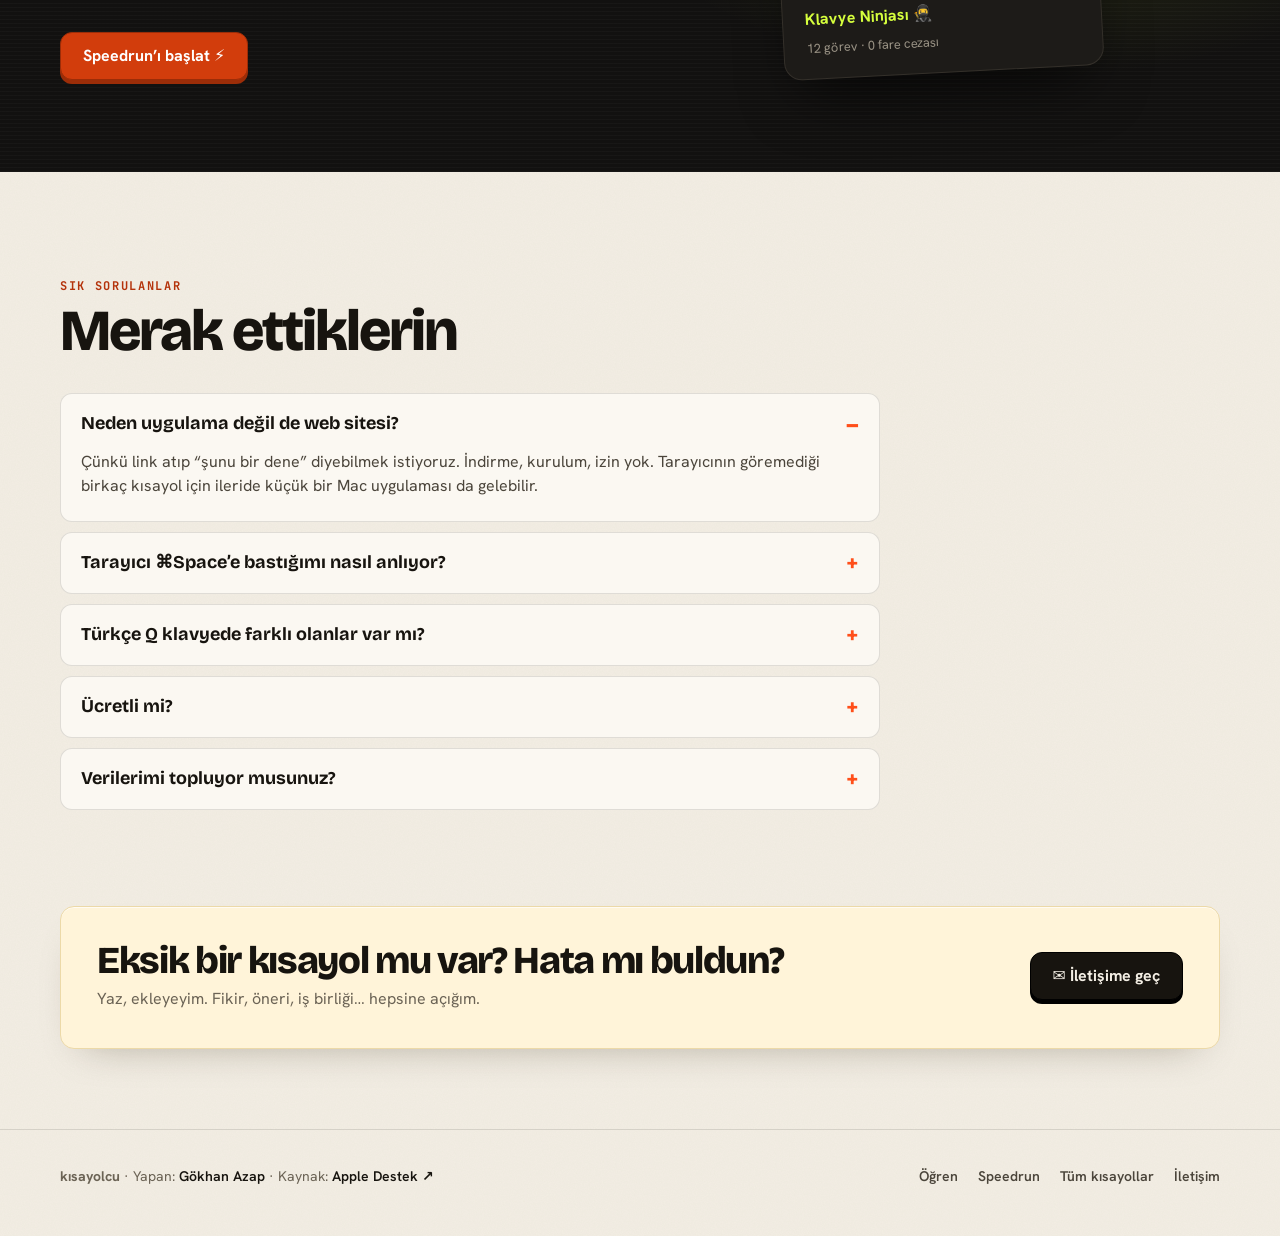
==== commit 49c4630b: "Kahve linki yerine iletişim; Cloudflare Workers ile yayın Co-Authored-By: Claude Fable 5.2 <noreply@" ====
--- a/index.html
+++ b/index.html
@@ -42,7 +42,7 @@
       <a href="ogren.html" class="keep">Öğren</a>
       <a href="speedrun.html" class="keep">Speedrun</a>
       <a href="kisayollar.html">Tüm kısayollar</a>
-      <a href="#" data-coffee class="coffee" aria-label="Kahve ısmarla">☕<span class="cl"> Kahve ısmarla</span></a>
+      <a href="#" data-contact class="coffee" aria-label="İletişime geç">✉️<span class="cl"> İletişim</span></a>
     </nav>
   </div>
 </header>
@@ -172,7 +172,7 @@
       </details>
       <details>
         <summary>Ücretli mi?</summary>
-        <p>Hayır, tamamen ücretsiz. Hesap da yok, reklam da yok. Hoşuna giderse aşağıdan bir kahve ısmarlayabilirsin ☕</p>
+        <p>Hayır, tamamen ücretsiz. Hesap da yok, reklam da yok. Hoşuna giderse bir arkadaşına at, yeter.</p>
       </details>
       <details>
         <summary>Verilerimi topluyor musunuz?</summary>
@@ -181,14 +181,14 @@
     </div>
   </section>
 
-  <!-- COFFEE -->
+  <!-- İLETİŞİM -->
   <section class="wrap">
     <div class="coffee-band card">
       <div>
-        <h2 class="h-display">Bir kısayol sana bir saat kazandırdıysa…</h2>
-        <p class="muted">…o saatin küçük bir kısmını kahveye çevirebilirsin. Site açık kalır, yeni bölümler gelir.</p>
-      </div>
-      <a class="btn btn-dark" href="#" data-coffee>☕ Bir kahve ısmarla</a>
+        <h2 class="h-display">Eksik bir kısayol mu var? Hata mı buldun?</h2>
+        <p class="muted">Yaz, ekleyeyim. Fikir, öneri, iş birliği… hepsine açığım.</p>
+      </div>
+      <a class="btn btn-dark" href="#" data-contact>✉️ İletişime geç</a>
     </div>
   </section>
 </main>
@@ -200,7 +200,7 @@
       <a href="ogren.html">Öğren</a>
       <a href="speedrun.html">Speedrun</a>
       <a href="kisayollar.html">Tüm kısayollar</a>
-      <a href="#" data-coffee>☕ Kahve</a>
+      <a href="#" data-contact>İletişim</a>
     </span>
   </div>
 </footer>
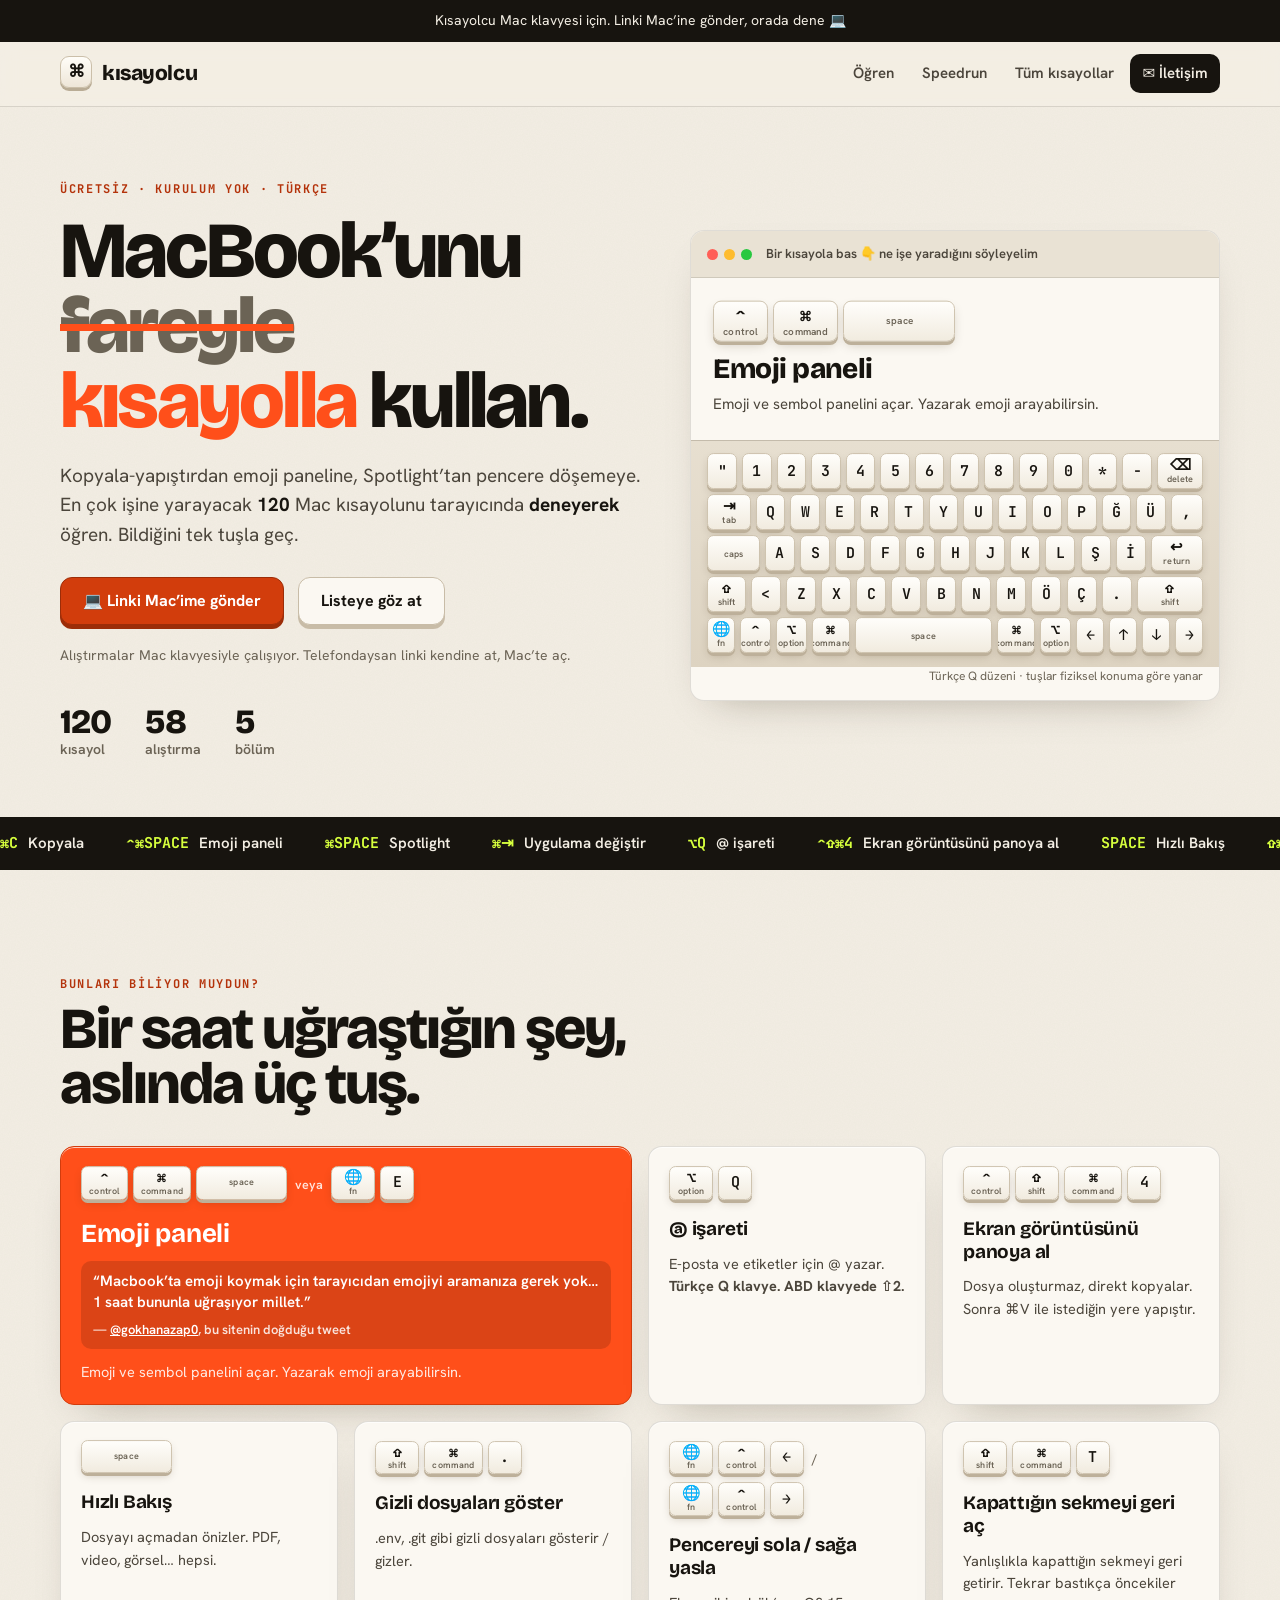
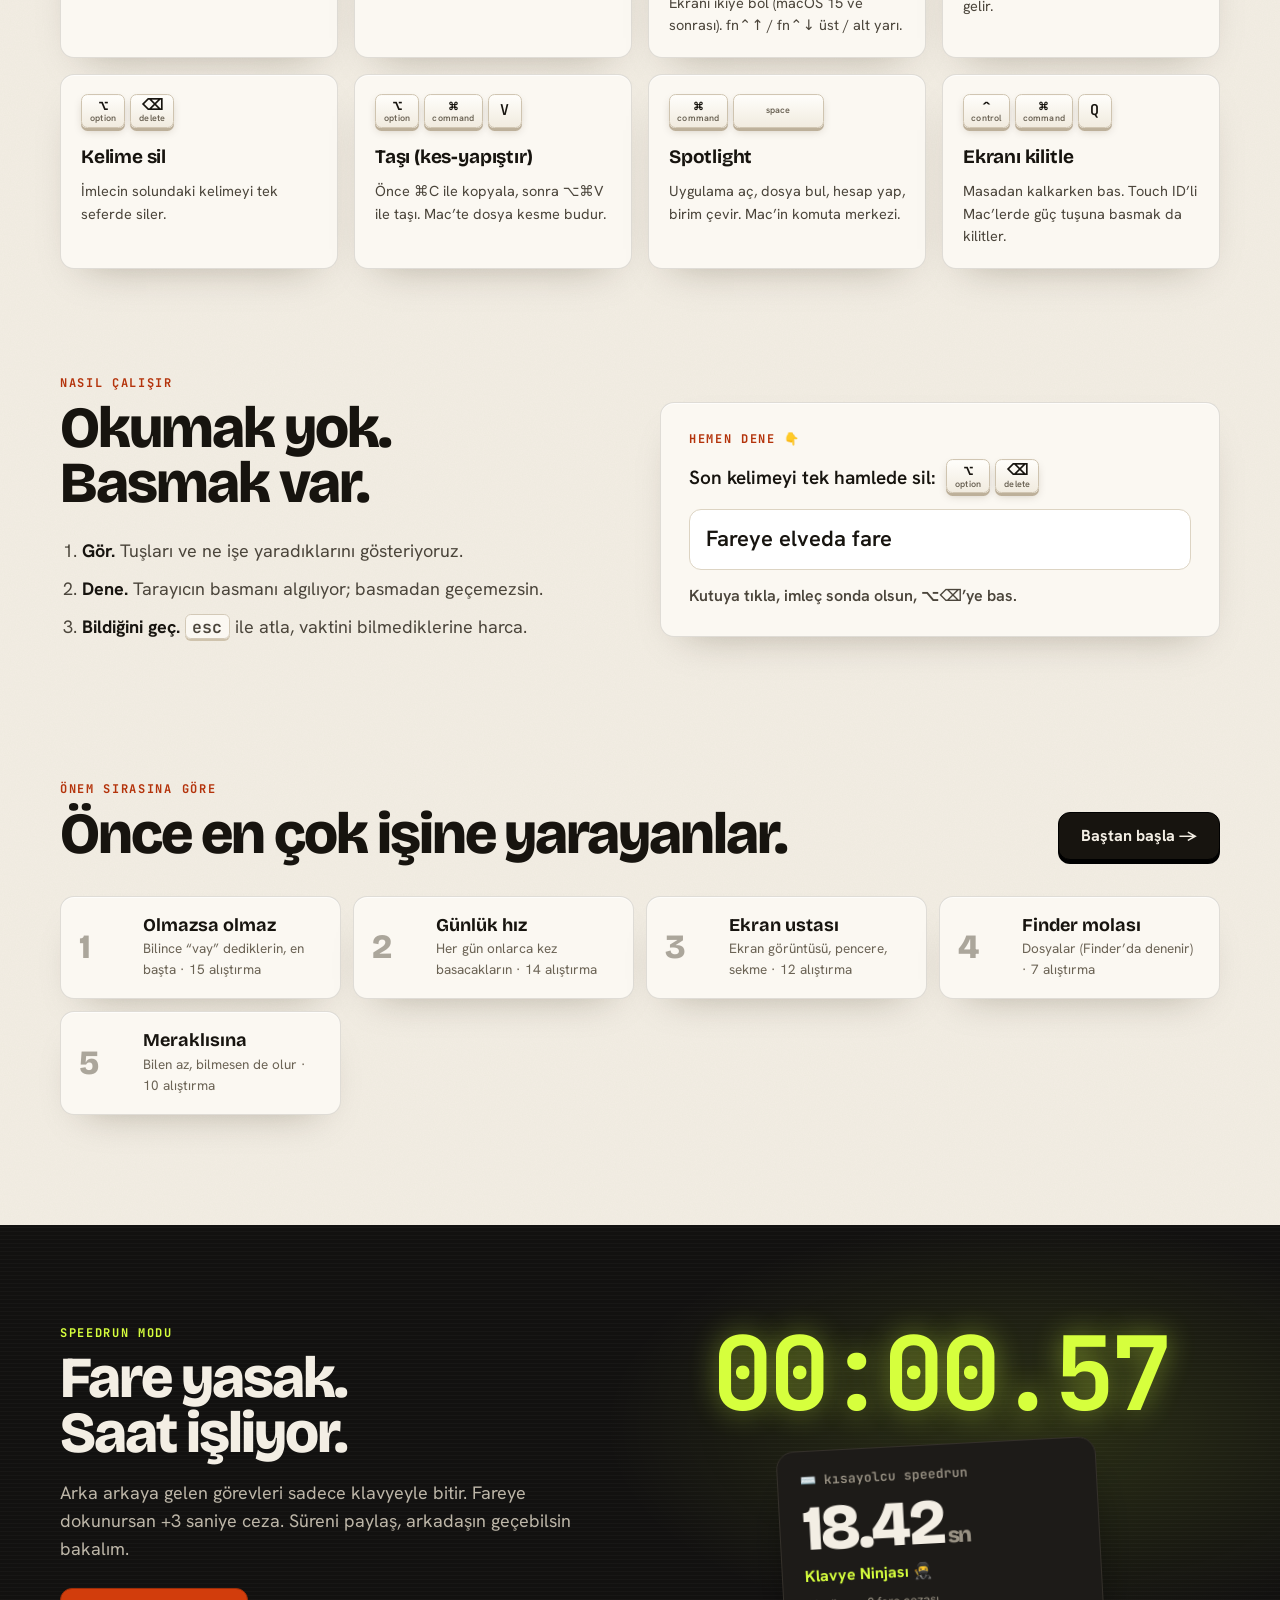
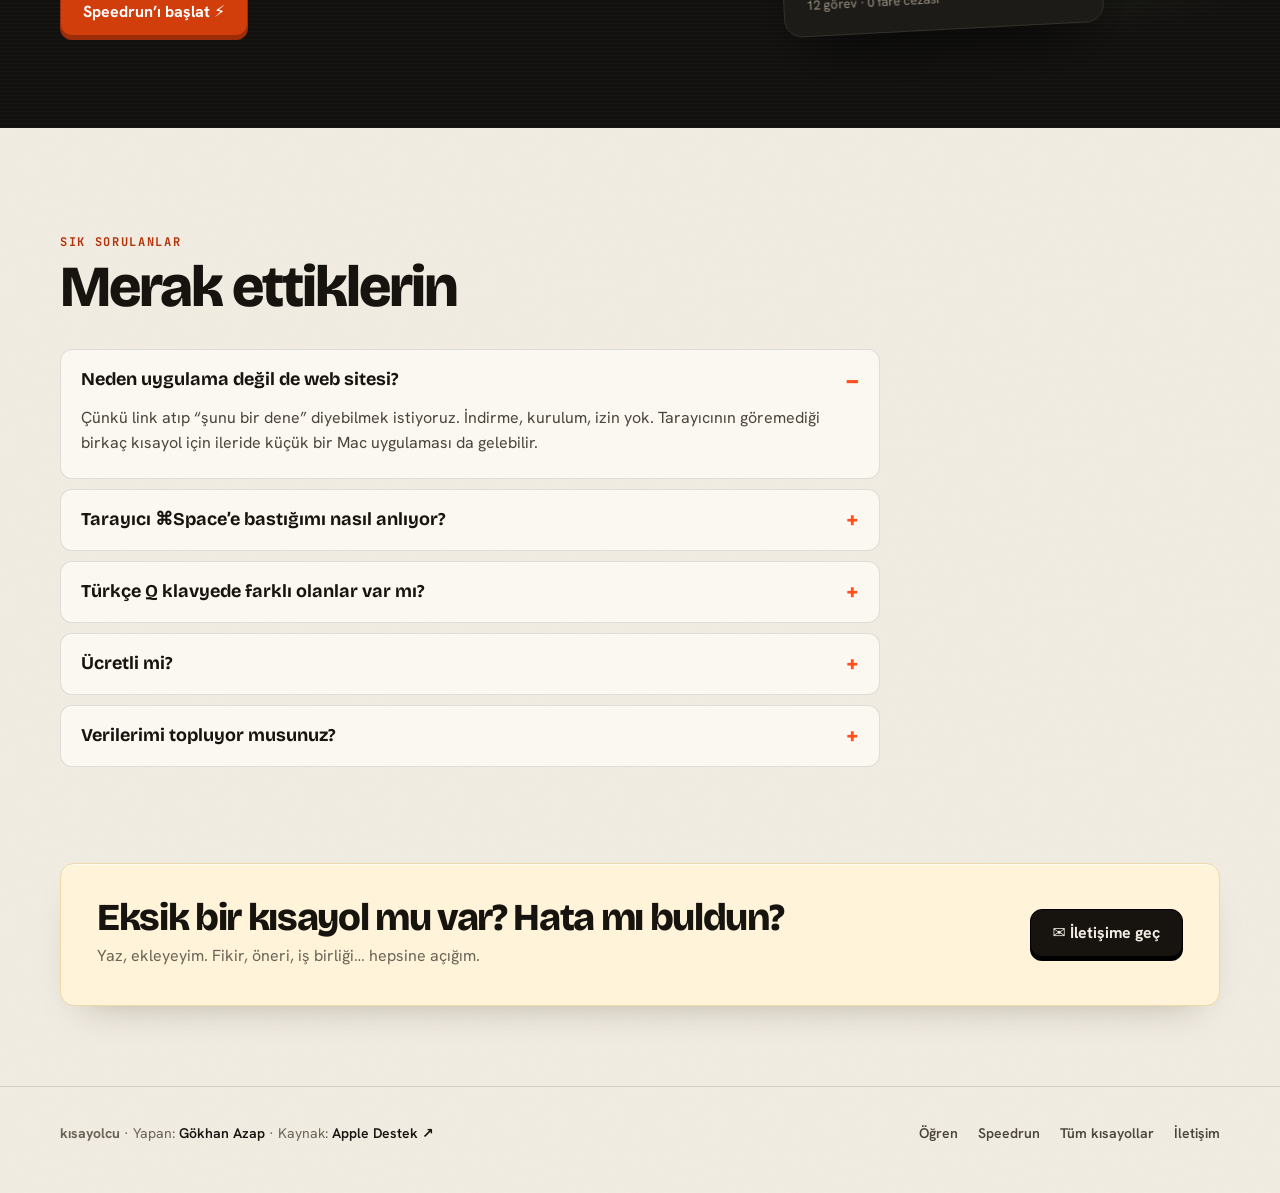
==== commit 76a5a3f9: "Liderlik tablosu, önem sırasına göre dersler, otomatik geçiş, lansman düzeltmeleri Co-Authored-By: C" ====
--- a/index.html
+++ b/index.html
@@ -37,11 +37,11 @@
 
 <header class="nav">
   <div class="wrap">
-    <a class="logo" href="index.html"><span class="logo-mark">⌘</span>kısayolcu</a>
+    <a class="logo" href="./"><span class="logo-mark">⌘</span>kısayolcu</a>
     <nav class="nav-links">
-      <a href="ogren.html" class="keep">Öğren</a>
-      <a href="speedrun.html" class="keep">Speedrun</a>
-      <a href="kisayollar.html">Tüm kısayollar</a>
+      <a href="ogren" class="keep">Öğren</a>
+      <a href="speedrun" class="keep">Speedrun</a>
+      <a href="kisayollar">Tüm kısayollar</a>
       <a href="#" data-contact class="coffee" aria-label="İletişime geç">✉️<span class="cl"> İletişim</span></a>
     </nav>
   </div>
@@ -60,8 +60,8 @@
         <b data-count="shortcuts">120</b> Mac kısayolunu tarayıcında <b>deneyerek</b> öğren. Bildiğini tek tuşla geç.
       </p>
       <div class="hero-cta reveal" style="--d:3" id="heroCta">
-        <a class="btn btn-primary" href="ogren.html">Öğrenmeye başla <kbd class="kc kc-mod"><span class="kc-s">↩</span></kbd></a>
-        <a class="btn" href="speedrun.html">⚡ Speedrun’a meydan oku</a>
+        <a class="btn btn-primary" href="ogren">Öğrenmeye başla <kbd class="kc kc-mod"><span class="kc-s">↩</span></kbd></a>
+        <a class="btn" href="speedrun">⚡ Speedrun’a meydan oku</a>
       </div>
       <ul class="hero-stats reveal" style="--d:4">
         <li><b data-count="shortcuts">0</b><span>kısayol</span></li>
@@ -122,10 +122,10 @@
   <section class="wrap section">
     <div class="sec-head row">
       <div>
-        <p class="eyebrow">Müfredat</p>
-        <h2 class="h-display sec-title">Yedi bölüm, sıfırdan ustalığa.</h2>
-      </div>
-      <a class="btn btn-dark" href="ogren.html">Baştan başla →</a>
+        <p class="eyebrow">Önem sırasına göre</p>
+        <h2 class="h-display sec-title">Önce en çok işine yarayanlar.</h2>
+      </div>
+      <a class="btn btn-dark" href="ogren">Baştan başla →</a>
     </div>
     <div class="chapters" id="chapters"></div>
   </section>
@@ -137,7 +137,8 @@
         <p class="eyebrow lcd-t">Speedrun modu</p>
         <h2 class="h-display sec-title light">Fare yasak.<br>Saat işliyor.</h2>
         <p class="speed-sub">Arka arkaya gelen görevleri sadece klavyeyle bitir. Fareye dokunursan +3 saniye ceza. Süreni paylaş, arkadaşın geçebilsin bakalım.</p>
-        <a class="btn btn-primary" href="speedrun.html">Speedrun’ı başlat ⚡</a>
+        <a class="btn btn-primary" href="speedrun">Speedrun’ı başlat ⚡</a>
+        <ol class="mini-board" id="miniBoard" hidden></ol>
       </div>
       <div class="speed-visual">
         <div class="lcd" id="lcd">00:00.00</div>
@@ -197,9 +198,9 @@
   <div class="wrap">
     <span class="maker"><b>kısayolcu</b> · Yapan: <a href="https://x.com/gokhanazap0" target="_blank" rel="noopener">Gökhan Azap</a> · Kaynak: <a href="https://support.apple.com/tr-tr/102650" target="_blank" rel="noopener">Apple Destek ↗</a></span>
     <span class="foot-links">
-      <a href="ogren.html">Öğren</a>
-      <a href="speedrun.html">Speedrun</a>
-      <a href="kisayollar.html">Tüm kısayollar</a>
+      <a href="ogren">Öğren</a>
+      <a href="speedrun">Speedrun</a>
+      <a href="kisayollar">Tüm kısayollar</a>
       <a href="#" data-contact>İletişim</a>
     </span>
   </div>
--- a/assets/landing.css
+++ b/assets/landing.css
@@ -149,3 +149,8 @@
 .hero-cta .note { flex-basis: 100%; margin: 4px 0 0; font-size: 14px; color: var(--mute); }
 @media (max-width: 960px) { .how-grid { grid-template-columns: 1fr; } }
 @media (max-width: 560px) { .playground .kb { display: none; } .playground .pg-foot { display: none; } }
+
+.mini-board { list-style: none; padding: 0; margin: 26px 0 0; max-width: 360px; display: grid; gap: 6px; }
+.mini-board li { display: flex; justify-content: space-between; gap: 12px; padding: 8px 12px; border-radius: 10px; background: rgba(255,255,255,.05); color: #d8d1c3; font-weight: 600; }
+.mini-board li b { font-family: var(--mono); color: var(--lcd); }
+.mini-board .mb-h { background: none; padding: 0 0 2px; font: 600 13px var(--mono); color: #9a9385; }
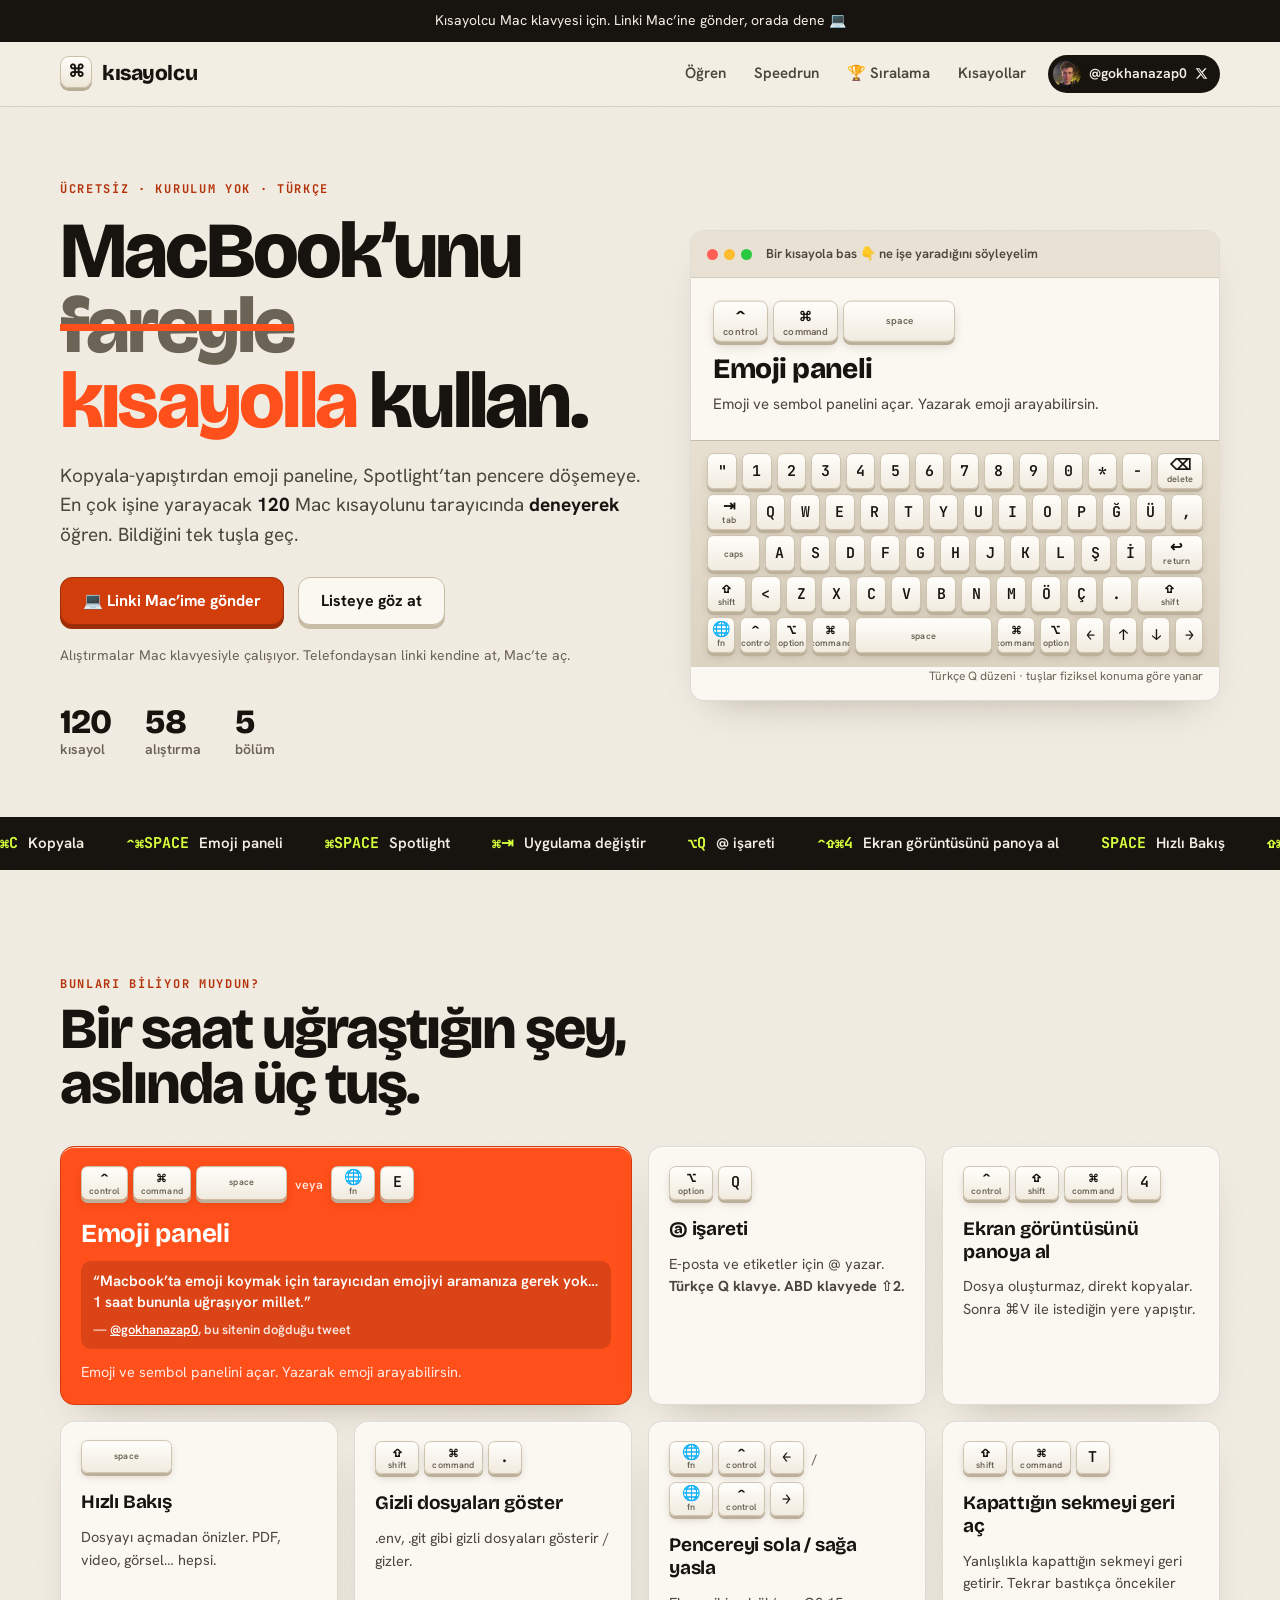
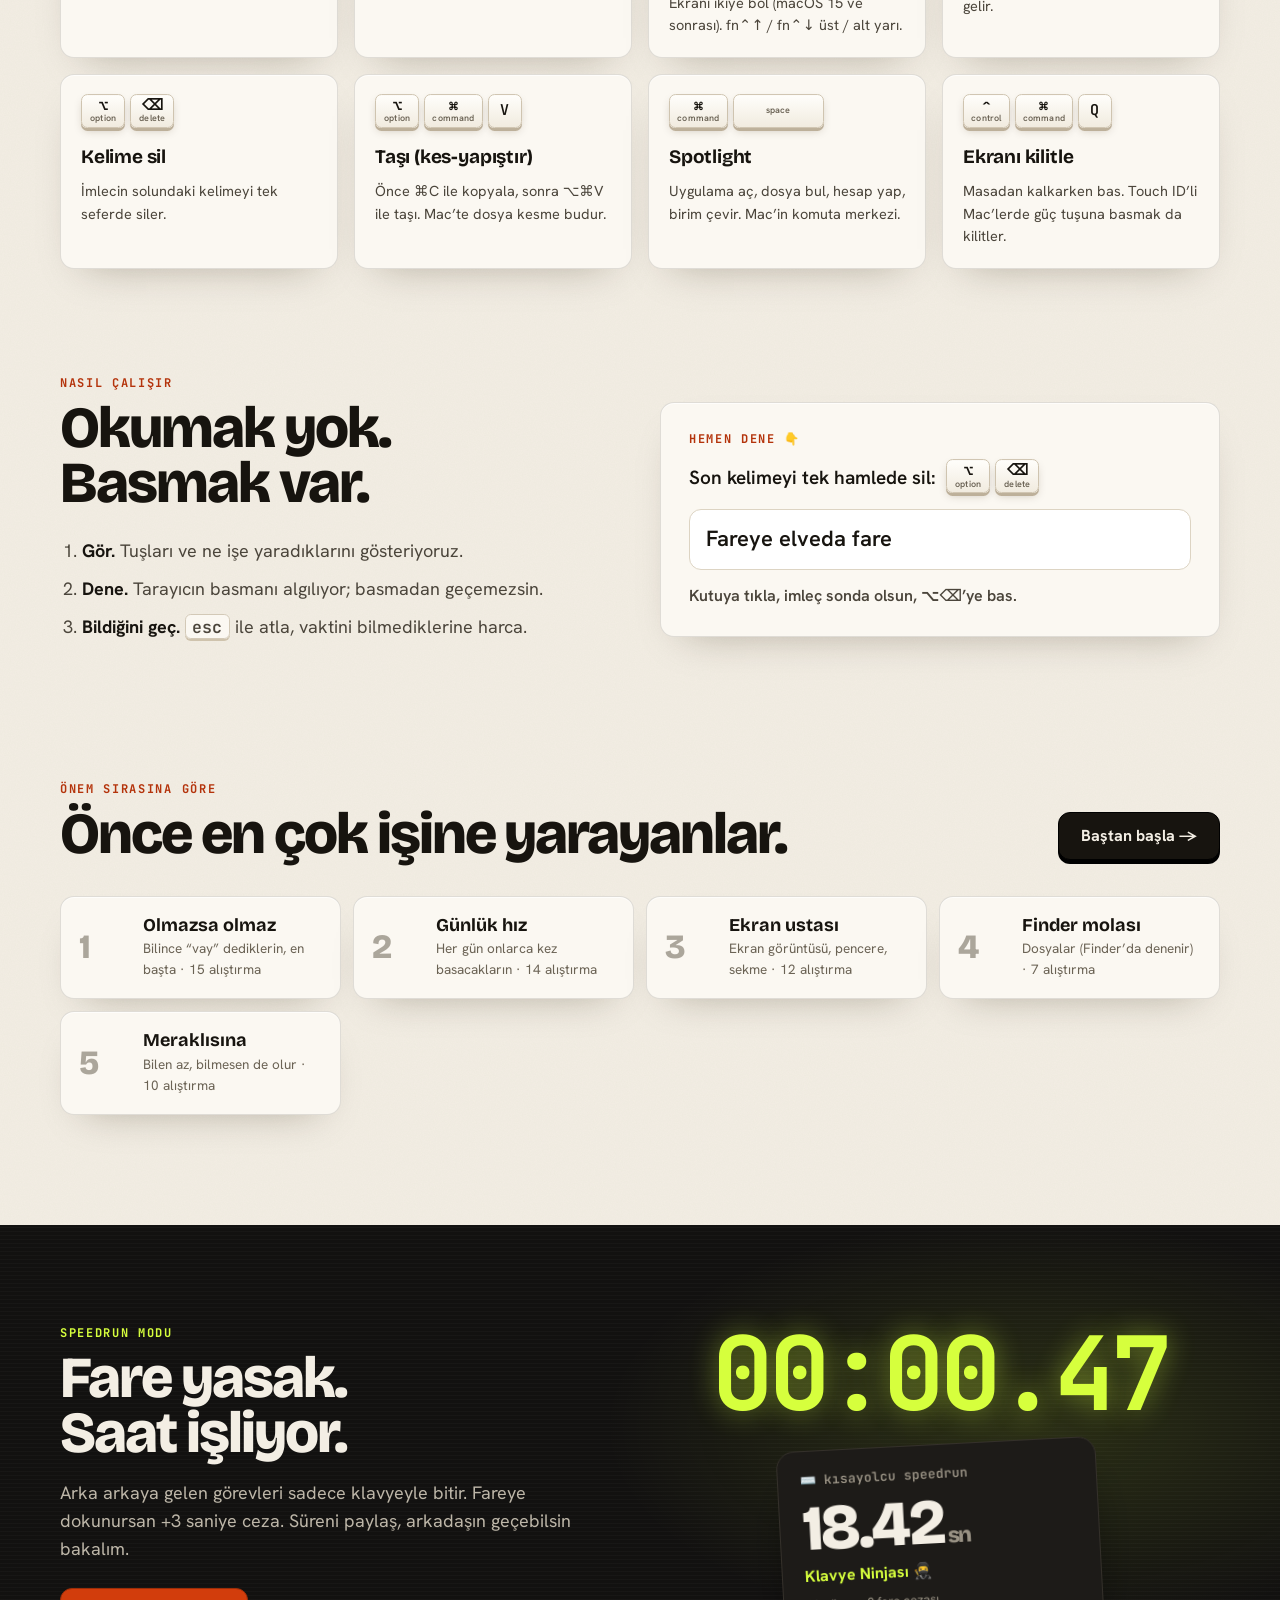
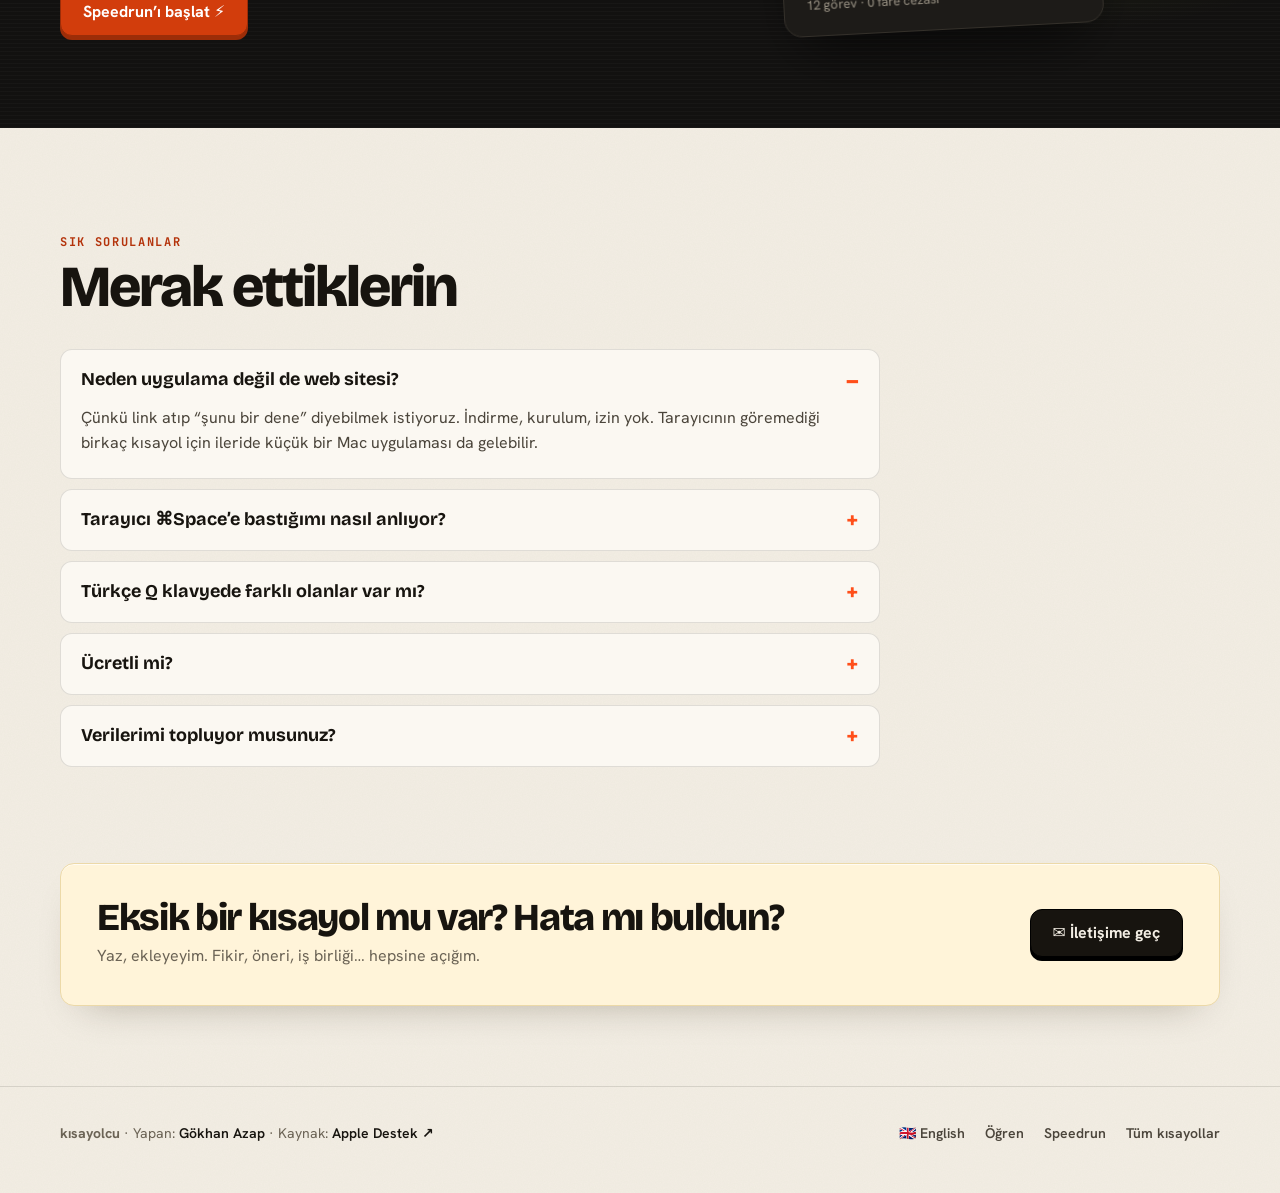
==== commit 38801ccb: "İngilizce sürüm ve ülkeye göre dil, anında geçiş, profil çipi, sıralama butonu Co-Authored-By: Claud" ====
--- a/index.html
+++ b/index.html
@@ -6,6 +6,9 @@
 <title>Kısayolcu – Mac Klavye Kısayollarını Basarak Öğren</title>
 <meta name="description" content="Mac kısayollarını okuyarak değil, basarak öğren: @ işareti, emoji, ekran görüntüsü ve 120 kısayol. Sonra klavyeyle speedrun yap, süreni paylaş. Ücretsiz.">
 <link rel="canonical" href="https://kisayolcu.gokhanazap.com/">
+<link rel="alternate" hreflang="tr" href="https://kisayolcu.gokhanazap.com/">
+<link rel="alternate" hreflang="en" href="https://kisayolcu.gokhanazap.com/en/">
+<link rel="alternate" hreflang="x-default" href="https://kisayolcu.gokhanazap.com/en/">
 <meta property="og:type" content="website">
 <meta property="og:locale" content="tr_TR">
 <meta property="og:site_name" content="Kısayolcu">
@@ -41,8 +44,9 @@
     <nav class="nav-links">
       <a href="ogren" class="keep">Öğren</a>
       <a href="speedrun" class="keep">Speedrun</a>
-      <a href="kisayollar">Tüm kısayollar</a>
-      <a href="#" data-contact class="coffee" aria-label="İletişime geç">✉️<span class="cl"> İletişim</span></a>
+      <a href="speedrun#board" class="keep">🏆<span class="cl"> Sıralama</span></a>
+      <a href="kisayollar" class="">Kısayollar</a>
+      <a href="https://x.com/gokhanazap0" target="_blank" rel="noopener" class="me" aria-label="@gokhanazap0 — X"><img src="assets/gokhan.jpg" alt="" width="28" height="28"><span class="cl">@gokhanazap0</span><svg class="x" viewBox="0 0 24 24" width="13" height="13" aria-hidden="true"><path fill="currentColor" d="M18.244 2.25h3.308l-7.227 8.26 8.502 11.24H16.17l-5.214-6.817L4.99 21.75H1.68l7.73-8.835L1.254 2.25H8.08l4.713 6.231zm-1.161 17.52h1.833L7.084 4.126H5.117z"/></svg></a>
     </nav>
   </div>
 </header>
@@ -61,7 +65,8 @@
       </p>
       <div class="hero-cta reveal" style="--d:3" id="heroCta">
         <a class="btn btn-primary" href="ogren">Öğrenmeye başla <kbd class="kc kc-mod"><span class="kc-s">↩</span></kbd></a>
-        <a class="btn" href="speedrun">⚡ Speedrun’a meydan oku</a>
+        <a class="btn" href="speedrun">⚡ Speedrun</a>
+        <a class="btn" href="speedrun#board">🏆 Sıralama</a>
       </div>
       <ul class="hero-stats reveal" style="--d:4">
         <li><b data-count="shortcuts">0</b><span>kısayol</span></li>
@@ -198,10 +203,10 @@
   <div class="wrap">
     <span class="maker"><b>kısayolcu</b> · Yapan: <a href="https://x.com/gokhanazap0" target="_blank" rel="noopener">Gökhan Azap</a> · Kaynak: <a href="https://support.apple.com/tr-tr/102650" target="_blank" rel="noopener">Apple Destek ↗</a></span>
     <span class="foot-links">
+      <a href="en/" data-lang="en">🇬🇧 English</a>
       <a href="ogren">Öğren</a>
       <a href="speedrun">Speedrun</a>
       <a href="kisayollar">Tüm kısayollar</a>
-      <a href="#" data-contact>İletişim</a>
     </span>
   </div>
 </footer>
--- a/assets/style.css
+++ b/assets/style.css
@@ -171,3 +171,12 @@
   .logo { font-size: 18px; }
   .nav-links a { padding: 8px 9px; font-size: 14px; }
 }
+
+/* Profil çipi */
+.nav-links .me { display: inline-flex; align-items: center; gap: 8px; padding: 5px 12px 5px 5px; margin-left: 6px; border-radius: 99px; background: var(--ink); color: var(--paper); font-size: 14px; }
+.nav-links .me:hover { background: #000; color: #fff; }
+.nav-links .me img { width: 28px; height: 28px; border-radius: 50%; display: block; }
+body.dark .nav-links .me { background: var(--paper); color: var(--ink); }
+body.dark .nav-links .me:hover { background: #fff; color: #000; }
+@media (max-width: 860px) { .nav-links .cl { display: none; } .nav-links .me { padding: 4px 9px 4px 4px; gap: 6px; } .nav-links a { padding: 8px 9px; } }
+@media (max-width: 720px) { .nav-links a:not(.keep):not(.me) { display: none; } }
